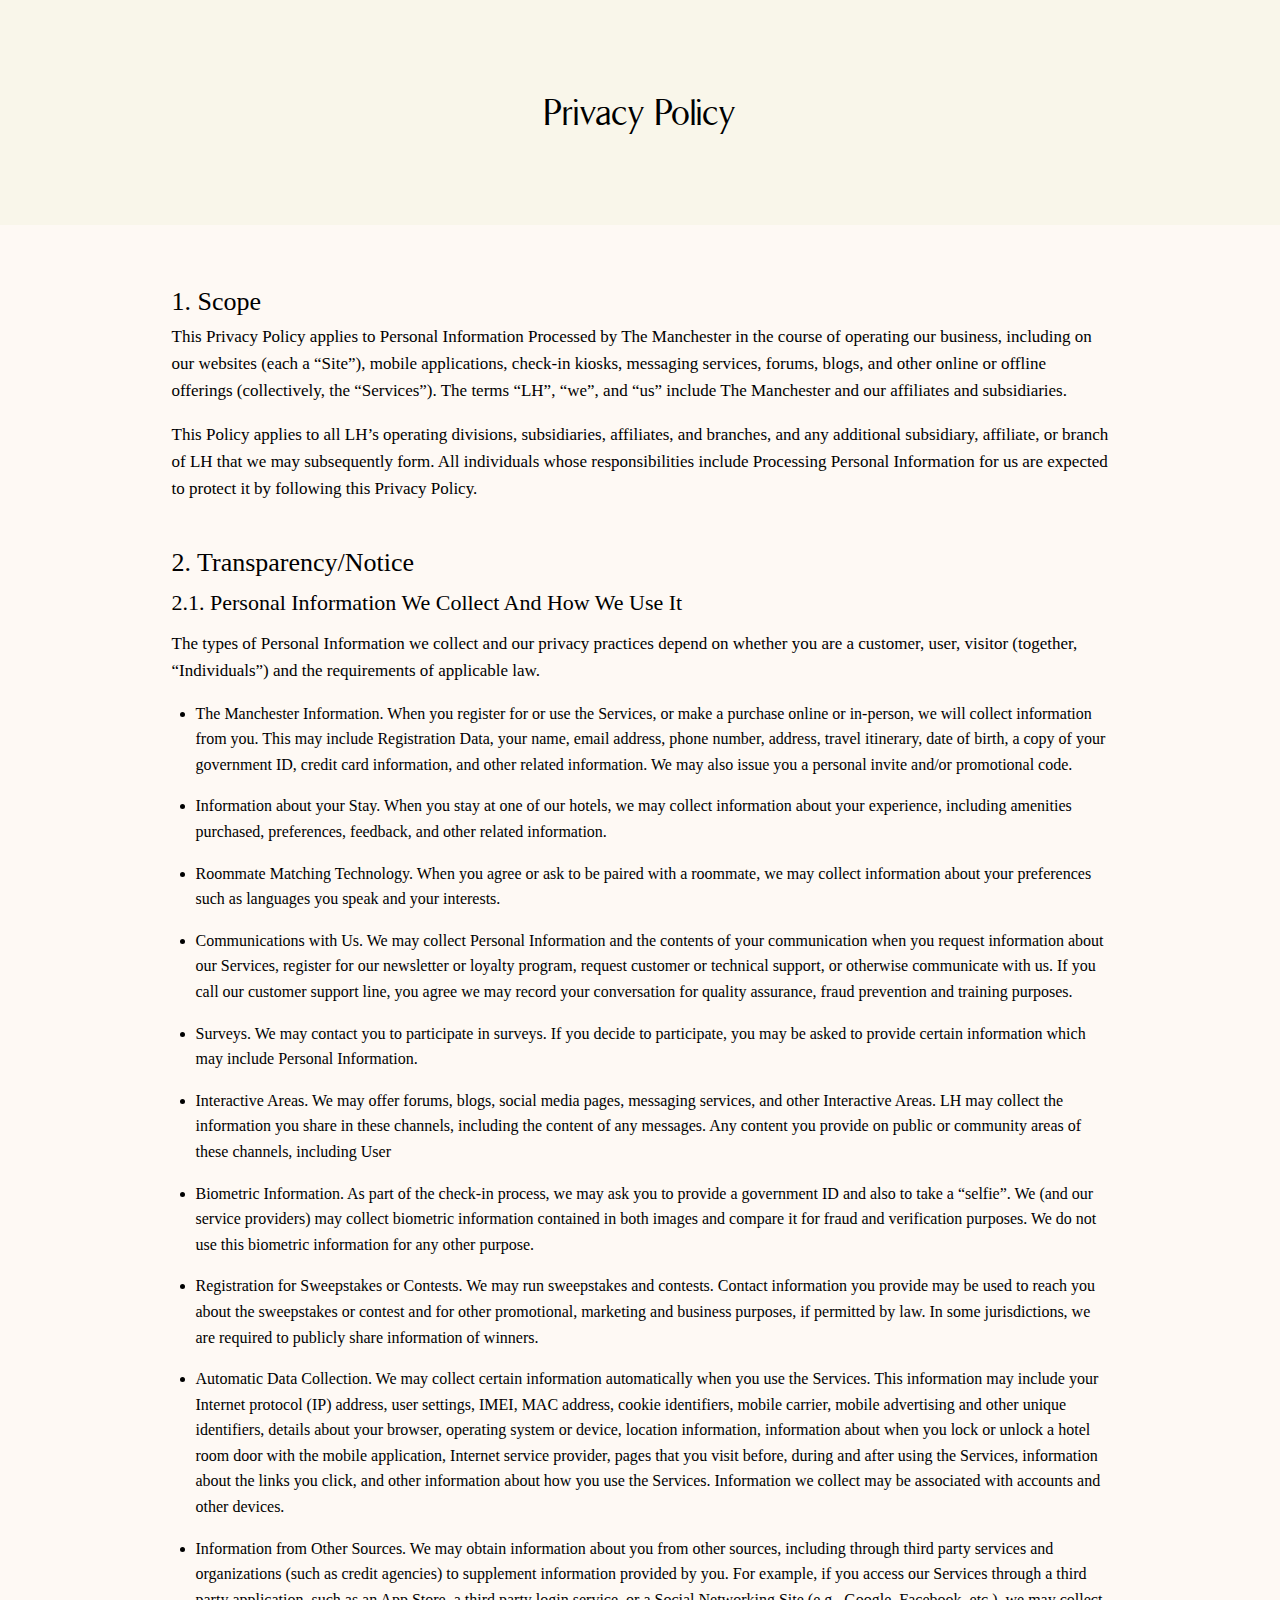
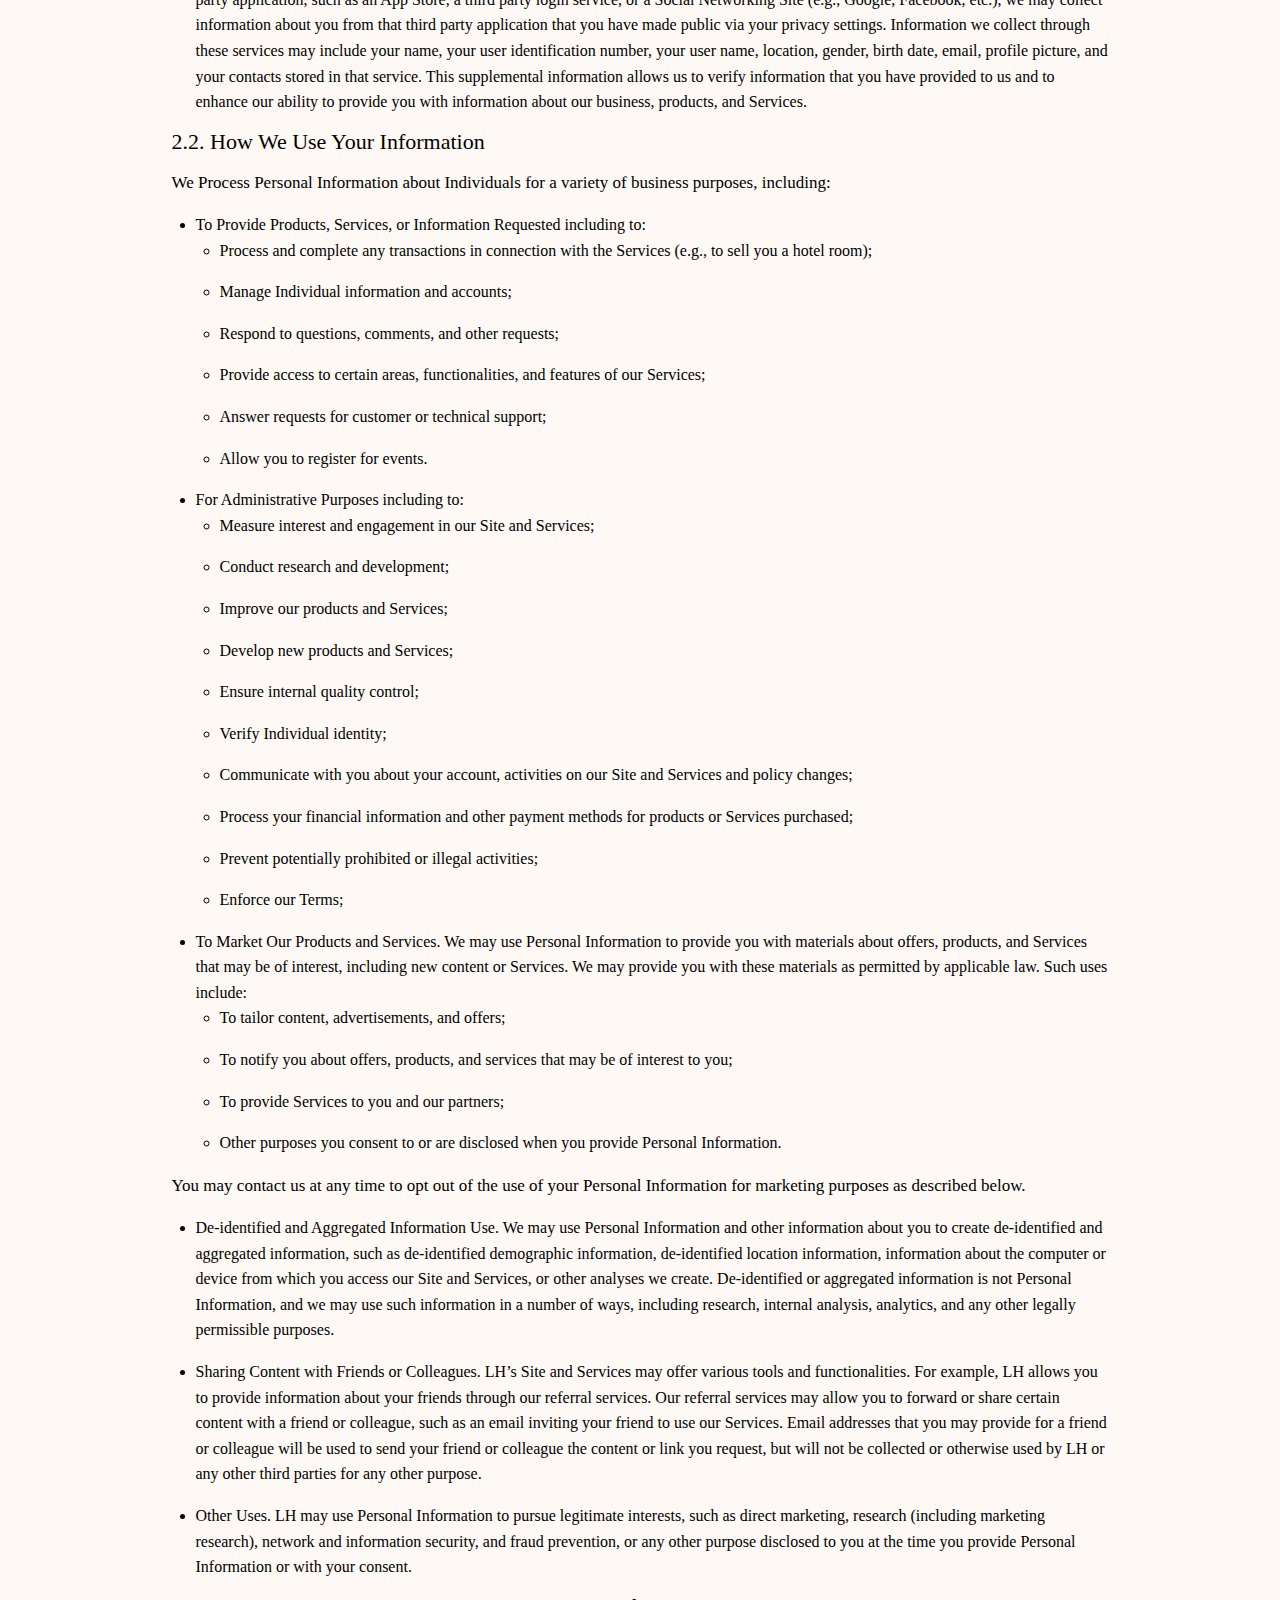
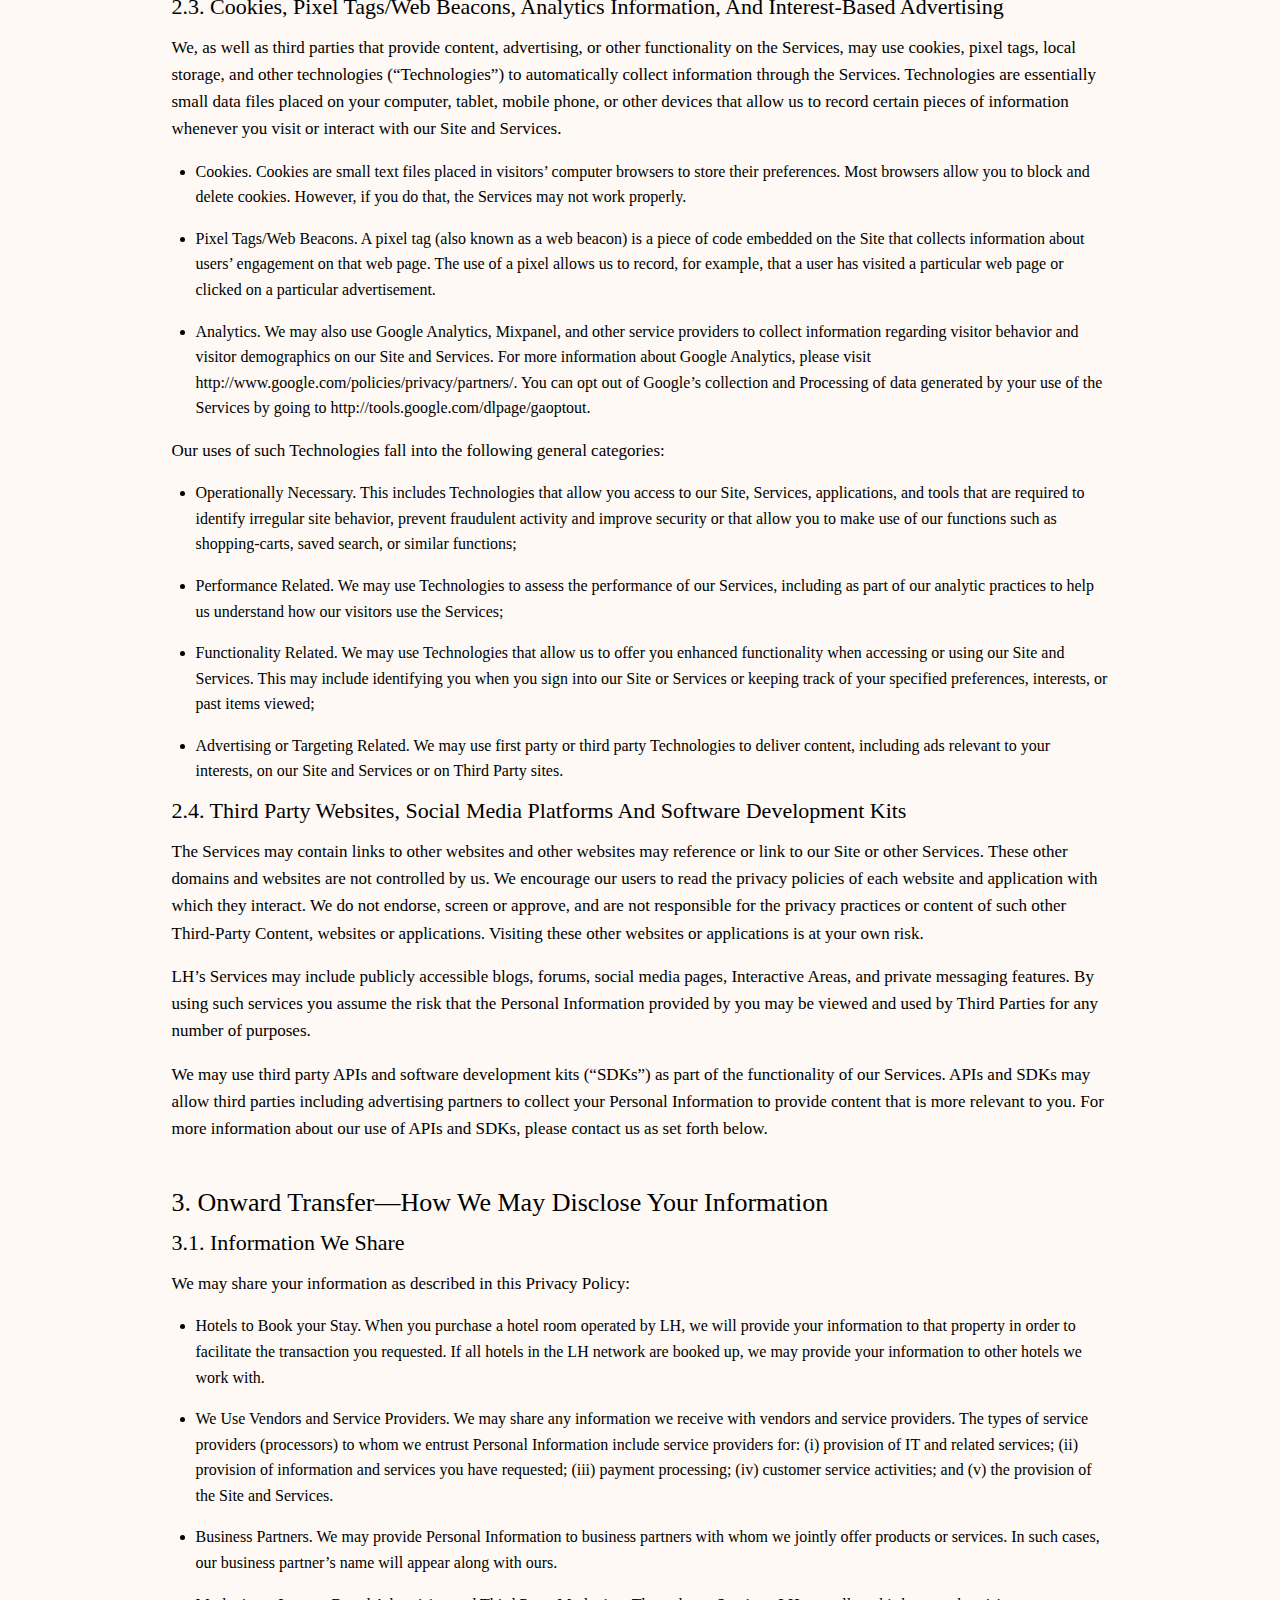
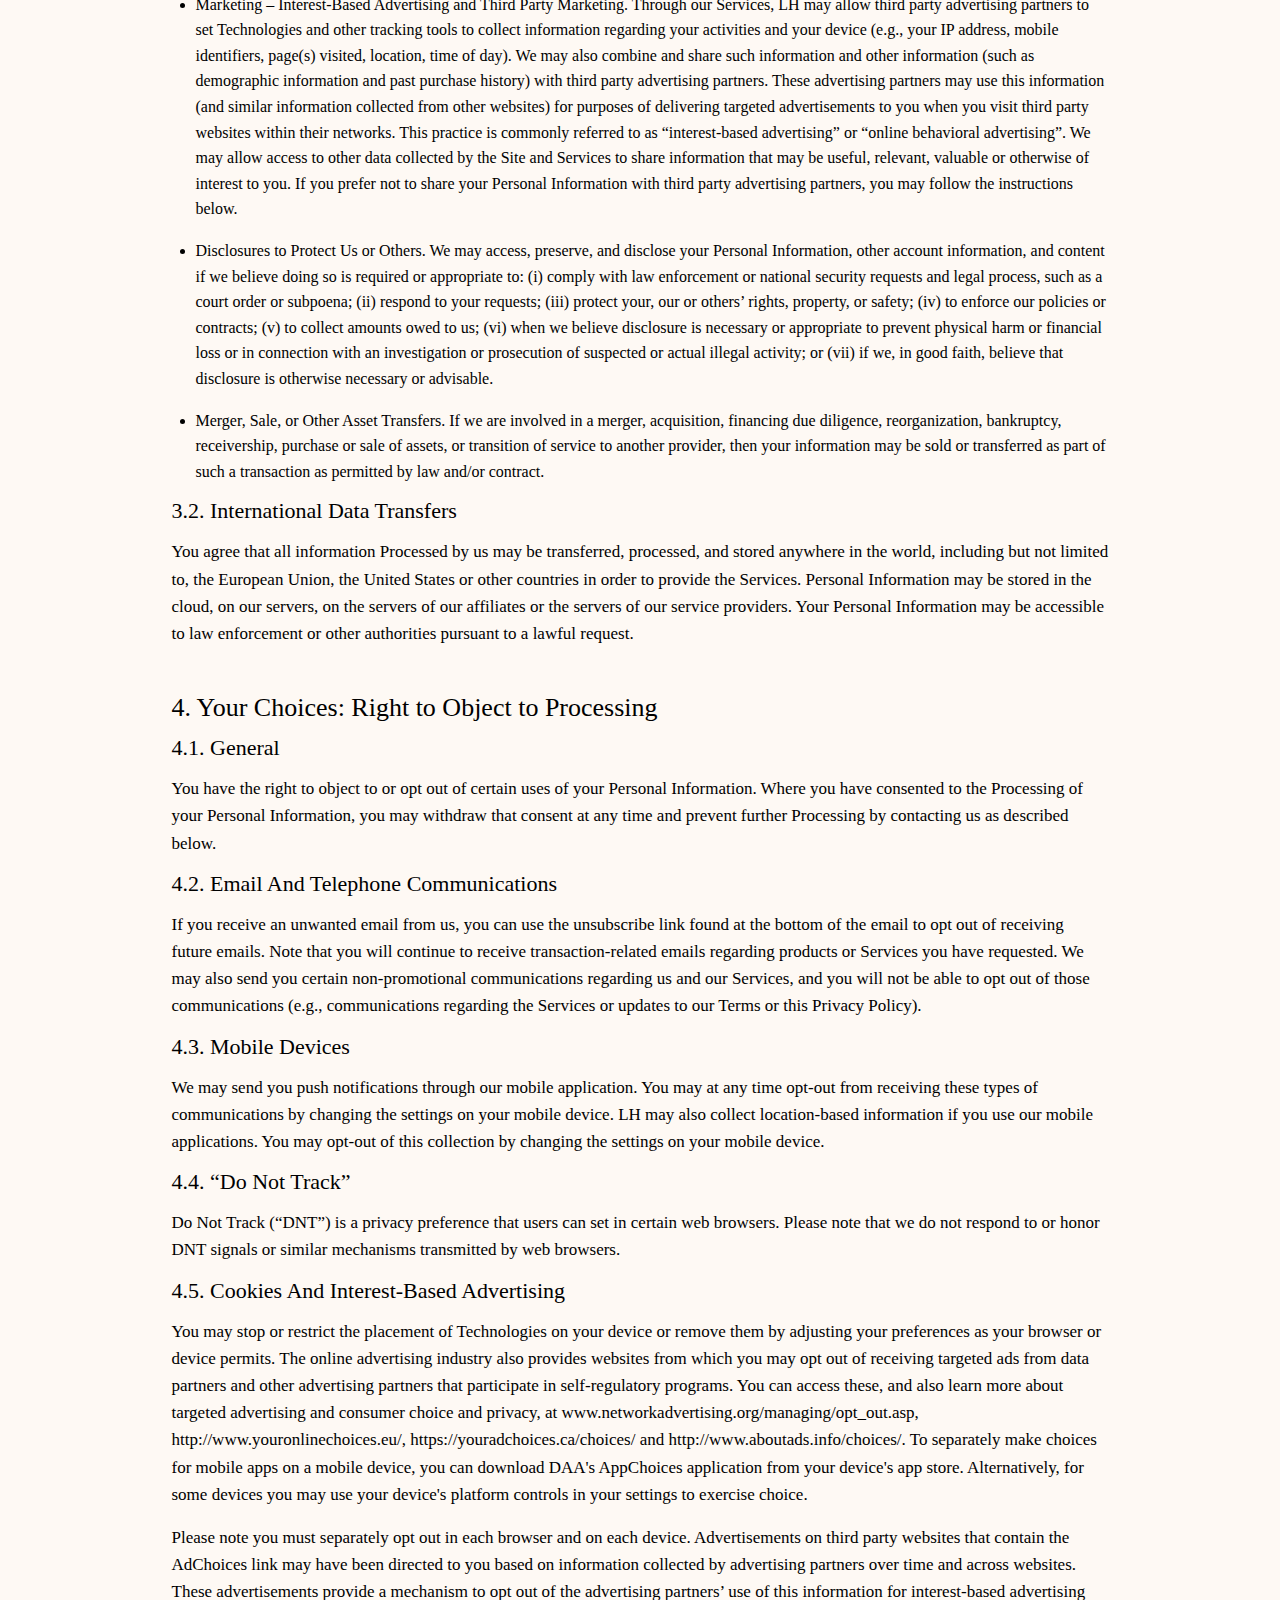
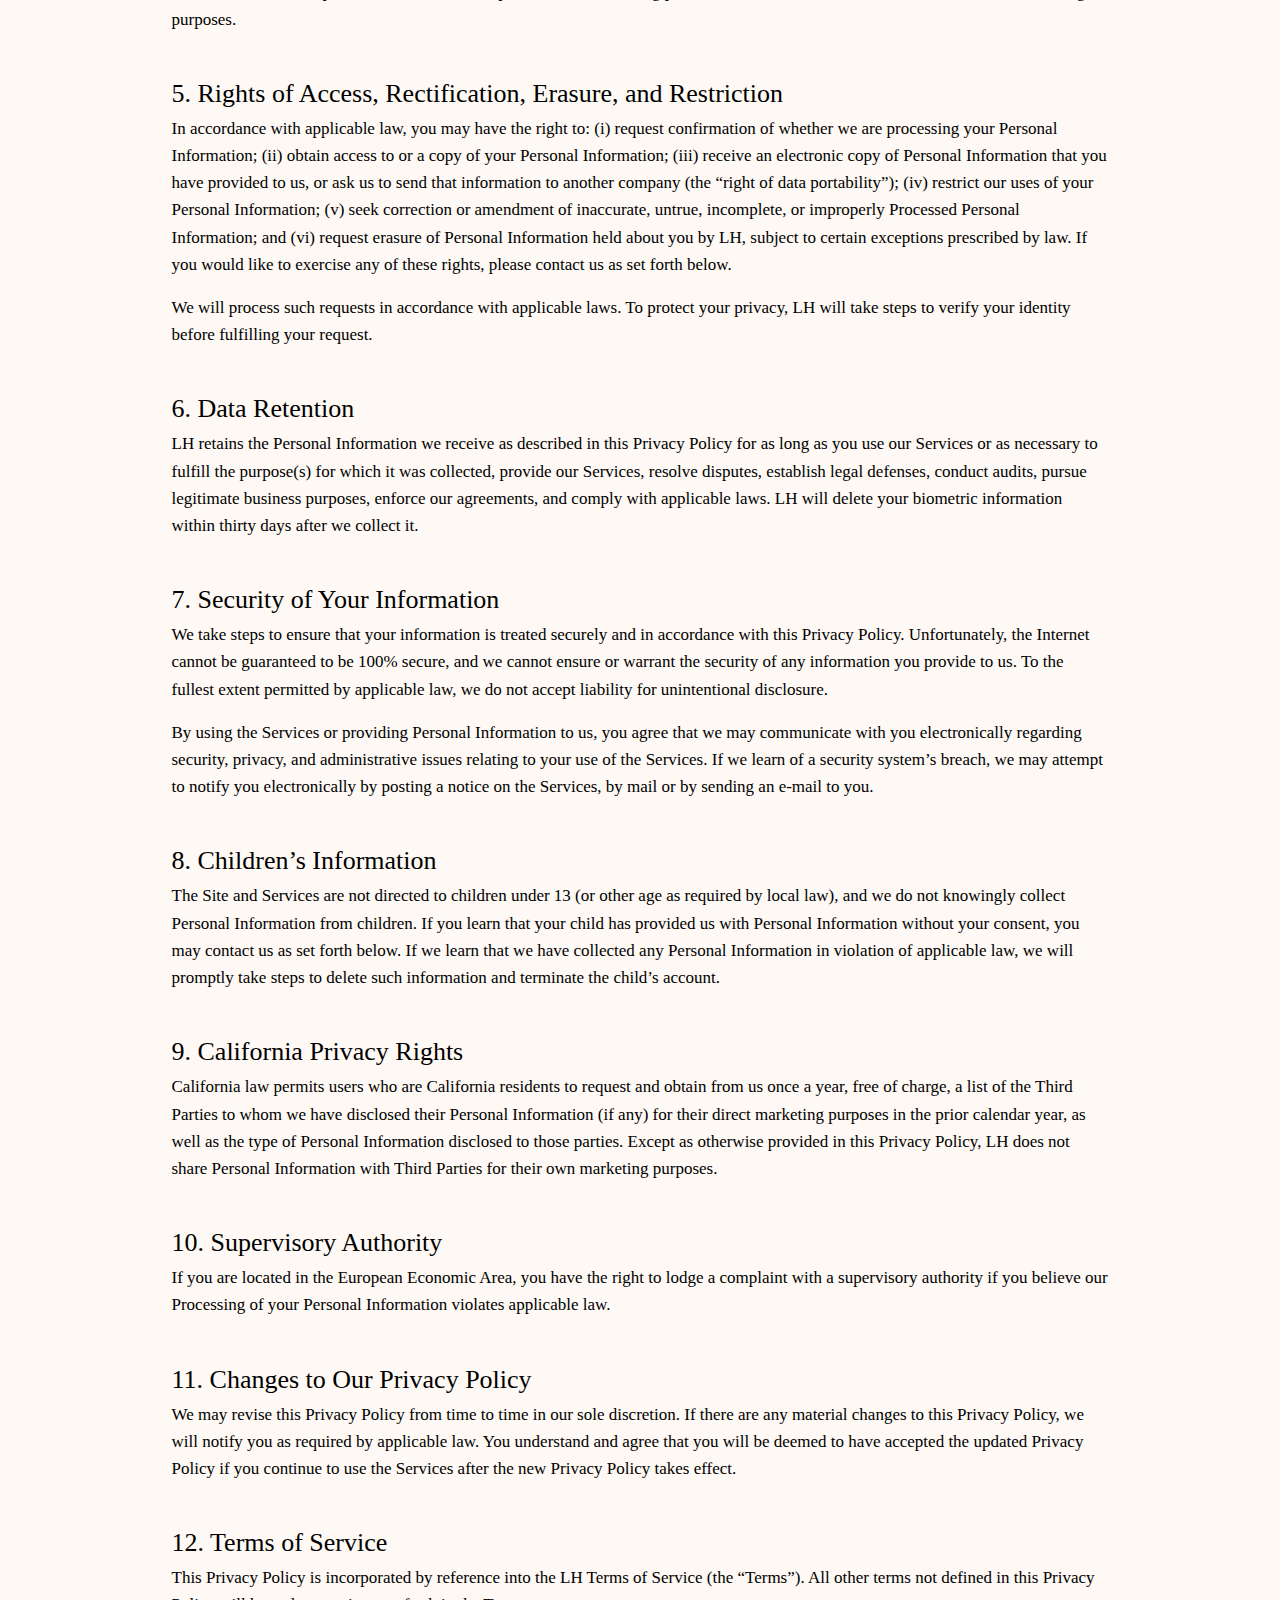
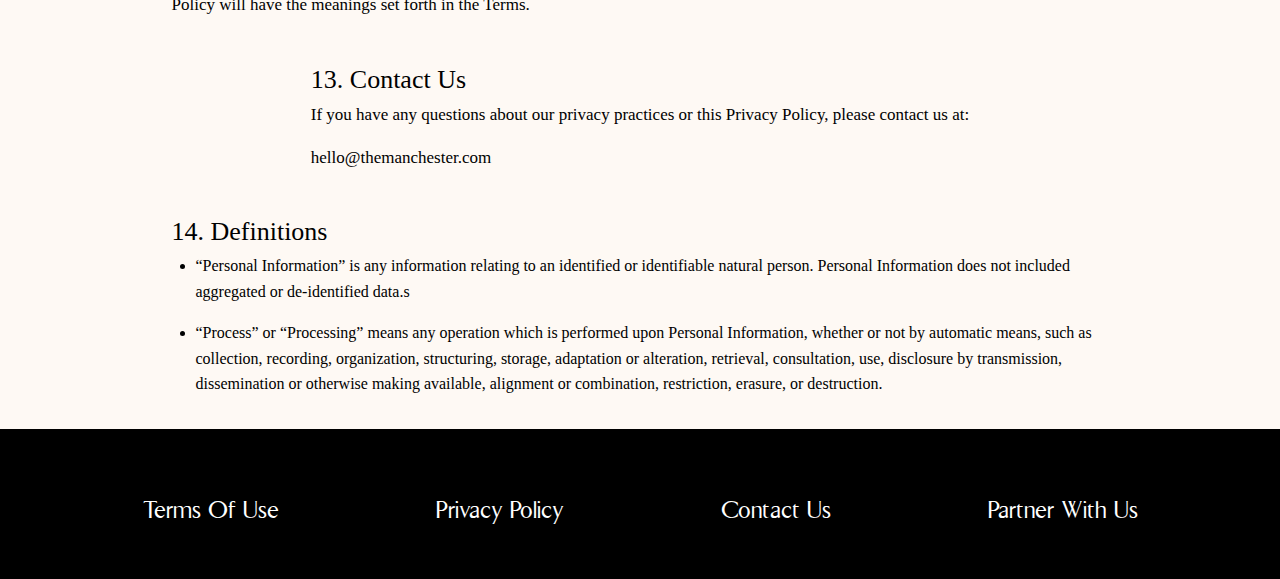
==== privacy.html @ c8bec547 "Added the links to those pages" ====
<!DOCTYPE html>
<html lang="en">
<head>
    <meta charset="UTF-8">
    <meta http-equiv="X-UA-Compatible" content="IE=edge">
    <meta name="viewport" content="width=device-width, initial-scale=1.0">
    <link rel="stylesheet" href="css/reset.css">
    <link rel="stylesheet" href="css/info.css">
    <title>Privacy Policy</title>
</head>
<body>
    <header>
        <h1>Privacy Policy</h1>
    </header>
    <main>
        <div class="facts">
            <h2>1. Scope</h2>
            <p>This Privacy Policy applies to Personal Information Processed by The Manchester in the course of operating our business, including on our websites (each a “Site”), mobile applications, check-in kiosks, messaging services, forums, blogs, and other online or offline offerings (collectively, the “Services”). The terms “LH”, “we”, and “us” include The Manchester and our affiliates and subsidiaries.</p>
            <p>This Policy applies to all LH’s operating divisions, subsidiaries, affiliates, and branches, and any additional subsidiary, affiliate, or branch of LH that we may subsequently form. All individuals whose responsibilities include Processing Personal Information for us are expected to protect it by following this Privacy Policy.</p>
        </div>
        <div class="facts">
            <h2>2. Transparency/Notice</h2>
            <h3>2.1. Personal Information We Collect And How We Use It</h3>
            <p>The types of Personal Information we collect and our privacy practices depend on whether you are a customer, user, visitor (together, “Individuals”) and the requirements of applicable law.</p>
            <ul>
                <li>The Manchester Information. When you register for or use the Services, or make a purchase online or in-person, we will collect information from you. This may include Registration Data, your name, email address, phone number, address, travel itinerary, date of birth, a copy of your government ID, credit card information, and other related information. We may also issue you a personal invite and/or promotional code.
                </li>
                <li>Information about your Stay. When you stay at one of our hotels, we may collect information about your experience, including amenities purchased, preferences, feedback, and other related information.</li>
                <li>Roommate Matching Technology. When you agree or ask to be paired with a roommate, we may collect information about your preferences such as languages you speak and your interests.</li>
                <li>Communications with Us. We may collect Personal Information and the contents of your communication when you request information about our Services, register for our newsletter or loyalty program, request customer or technical support, or otherwise communicate with us. If you call our customer support line, you agree we may record your conversation for quality assurance, fraud prevention and training purposes.</li>
                <li>Surveys. We may contact you to participate in surveys. If you decide to participate, you may be asked to provide certain information which may include Personal Information.</li>
                <li>Interactive Areas. We may offer forums, blogs, social media pages, messaging services, and other Interactive Areas. LH may collect the information you share in these channels, including the content of any messages. Any content you provide on public or community areas of these channels, including User</li>
                <li>Biometric Information. As part of the check-in process, we may ask you to provide a government ID and also to take a “selfie”. We (and our service providers) may collect biometric information contained in both images and compare it for fraud and verification purposes. We do not use this biometric information for any other purpose.</li>
                <li>Registration for Sweepstakes or Contests. We may run sweepstakes and contests. Contact information you provide may be used to reach you about the sweepstakes or contest and for other promotional, marketing and business purposes, if permitted by law. In some jurisdictions, we are required to publicly share information of winners.</li>
                <li>Automatic Data Collection. We may collect certain information automatically when you use the Services. This information may include your Internet protocol (IP) address, user settings, IMEI, MAC address, cookie identifiers, mobile carrier, mobile advertising and other unique identifiers, details about your browser, operating system or device, location information, information about when you lock or unlock a hotel room door with the mobile application, Internet service provider, pages that you visit before, during and after using the Services, information about the links you click, and other information about how you use the Services. Information we collect may be associated with accounts and other devices.</li>
                <li>Information from Other Sources. We may obtain information about you from other sources, including through third party services and organizations (such as credit agencies) to supplement information provided by you. For example, if you access our Services through a third party application, such as an App Store, a third party login service, or a Social Networking Site (e.g., Google, Facebook, etc.), we may collect information about you from that third party application that you have made public via your privacy settings. Information we collect through these services may include your name, your user identification number, your user name, location, gender, birth date, email, profile picture, and your contacts stored in that service. This supplemental information allows us to verify information that you have provided to us and to enhance our ability to provide you with information about our business, products, and Services.
                </li>
            </ul>
            <h3>2.2. How We Use Your Information</h3>
            <p>We Process Personal Information about Individuals for a variety of business purposes, including:</p>
            <ul>
                <li>
                    To Provide Products, Services, or Information Requested including to:
                    <ul>
                    <li>Process and complete any transactions in connection with the Services (e.g., to sell you a hotel room);</li>
                    <li>Manage Individual information and accounts;</li>
                    <li>Respond to questions, comments, and other requests;</li>
                    <li>Provide access to certain areas, functionalities, and features of our Services;</li>
                    <li>Answer requests for customer or technical support;</li>
                    <li>Allow you to register for events.</li>
                    </ul>
                </li>
            </ul>
            <ul>
                <li>For Administrative Purposes including to:
                    <ul>
                        <li>Measure interest and engagement in our Site and Services;</li>
                        <li>Conduct research and development;</li>
                        <li>Improve our products and Services;</li>
                        <li>Develop new products and Services;</li>
                        <li>Ensure internal quality control;</li>
                        <li>Verify Individual identity;</li>
                        <li>Communicate with you about your account, activities on our Site and Services and policy changes;</li>
                        <li>Process your financial information and other payment methods for products or Services purchased;</li>
                        <li>Prevent potentially prohibited or illegal activities;</li>
                        <li>Enforce our Terms;</li>
                    </ul>
                </li>
            </ul>
            <ul>
                <li>
                    To Market Our Products and Services. We may use Personal Information to provide you with materials about offers, products, and Services that may be of interest, including new content or Services. We may provide you with these materials as permitted by applicable law. Such uses include:
                    <ul>
                        <li>To tailor content, advertisements, and offers;</li>
                        <li>To notify you about offers, products, and services that may be of interest to you;</li>
                        <li>To provide Services to you and our partners;</li>
                        <li>Other purposes you consent to or are disclosed when you provide Personal Information.</li>
                    </ul>
                </li>
            </ul>
            <p>You may contact us at any time to opt out of the use of your Personal Information for marketing purposes as described below.</p>
            <ul>
                <li>De-identified and Aggregated Information Use. We may use Personal Information and other information about you to create de-identified and aggregated information, such as de-identified demographic information, de-identified location information, information about the computer or device from which you access our Site and Services, or other analyses we create. De-identified or aggregated information is not Personal Information, and we may use such information in a number of ways, including research, internal analysis, analytics, and any other legally permissible purposes.</li>
                <li>Sharing Content with Friends or Colleagues. LH’s Site and Services may offer various tools and functionalities. For example, LH allows you to provide information about your friends through our referral services. Our referral services may allow you to forward or share certain content with a friend or colleague, such as an email inviting your friend to use our Services. Email addresses that you may provide for a friend or colleague will be used to send your friend or colleague the content or link you request, but will not be collected or otherwise used by LH or any other third parties for any other purpose.</li>
                <li>Other Uses. LH may use Personal Information to pursue legitimate interests, such as direct marketing, research (including marketing research), network and information security, and fraud prevention, or any other purpose disclosed to you at the time you provide Personal Information or with your consent.</li>
            </ul>
            <h3>2.3. Cookies, Pixel Tags/Web Beacons, Analytics Information, And Interest-Based Advertising</h3>
            <p>We, as well as third parties that provide content, advertising, or other functionality on the Services, may use cookies, pixel tags, local storage, and other technologies (“Technologies”) to automatically collect information through the Services. Technologies are essentially small data files placed on your computer, tablet, mobile phone, or other devices that allow us to record certain pieces of information whenever you visit or interact with our Site and Services.</p>
            <ul>
                
                <li>Cookies. Cookies are small text files placed in visitors’ computer browsers to store their preferences. Most browsers allow you to block and delete cookies. However, if you do that, the Services may not work properly.</li>
                <li>Pixel Tags/Web Beacons. A pixel tag (also known as a web beacon) is a piece of code embedded on the Site that collects information about users’ engagement on that web page. The use of a pixel allows us to record, for example, that a user has visited a particular web page or clicked on a particular advertisement.</li>
                <li>Analytics. We may also use Google Analytics, Mixpanel, and other service providers to collect information regarding visitor behavior and visitor demographics on our Site and Services. For more information about Google Analytics, please visit http://www.google.com/policies/privacy/partners/. You can opt out of Google’s collection and Processing of data generated by your use of the Services by going to http://tools.google.com/dlpage/gaoptout.</li>
            </ul>
            <p>Our uses of such Technologies fall into the following general categories:</p>
            <ul>
                <li>Operationally Necessary. This includes Technologies that allow you access to our Site, Services, applications, and tools that are required to identify irregular site behavior, prevent fraudulent activity and improve security or that allow you to make use of our functions such as shopping-carts, saved search, or similar functions;</li>
                <li>Performance Related. We may use Technologies to assess the performance of our Services, including as part of our analytic practices to help us understand how our visitors use the Services;</li>
                <li>Functionality Related. We may use Technologies that allow us to offer you enhanced functionality when accessing or using our Site and Services. This may include identifying you when you sign into our Site or Services or keeping track of your specified preferences, interests, or past items viewed;</li>
                <li>Advertising or Targeting Related. We may use first party or third party Technologies to deliver content, including ads relevant to your interests, on our Site and Services or on Third Party sites.</li>
            </ul>
            <h3>2.4. Third Party Websites, Social Media Platforms And Software Development Kits</h3>
            <p>The Services may contain links to other websites and other websites may reference or link to our Site or other Services. These other domains and websites are not controlled by us. We encourage our users to read the privacy policies of each website and application with which they interact. We do not endorse, screen or approve, and are not responsible for the privacy practices or content of such other Third-Party Content, websites or applications. Visiting these other websites or applications is at your own risk.</p>
            <p>LH’s Services may include publicly accessible blogs, forums, social media pages, Interactive Areas, and private messaging features. By using such services you assume the risk that the Personal Information provided by you may be viewed and used by Third Parties for any number of purposes.</p>
            <p>We may use third party APIs and software development kits (“SDKs”) as part of the functionality of our Services. APIs and SDKs may allow third parties including advertising partners to collect your Personal Information to provide content that is more relevant to you. For more information about our use of APIs and SDKs, please contact us as set forth below.</p>
        </div>
        <div class="facts">
            <h2>3. Onward Transfer—How We May Disclose Your Information</h2>
            <h3>3.1. Information We Share</h3>
            <p>We may share your information as described in this Privacy Policy:</p>
            <ul>
                <li>Hotels to Book your Stay. When you purchase a hotel room operated by LH, we will provide your information to that property in order to facilitate the transaction you requested. If all hotels in the LH network are booked up, we may provide your information to other hotels we work with.</li>
                <li>We Use Vendors and Service Providers. We may share any information we receive with vendors and service providers. The types of service providers (processors) to whom we entrust Personal Information include service providers for: (i) provision of IT and related services; (ii) provision of information and services you have requested; (iii) payment processing; (iv) customer service activities; and (v) the provision of the Site and Services.</li>
                <li>Business Partners. We may provide Personal Information to business partners with whom we jointly offer products or services. In such cases, our business partner’s name will appear along with ours.</li>
                <li>Marketing – Interest-Based Advertising and Third Party Marketing. Through our Services, LH may allow third party advertising partners to set Technologies and other tracking tools to collect information regarding your activities and your device (e.g., your IP address, mobile identifiers, page(s) visited, location, time of day). We may also combine and share such information and other information (such as demographic information and past purchase history) with third party advertising partners. These advertising partners may use this information (and similar information collected from other websites) for purposes of delivering targeted advertisements to you when you visit third party websites within their networks. This practice is commonly referred to as “interest-based advertising” or “online behavioral advertising”. We may allow access to other data collected by the Site and Services to share information that may be useful, relevant, valuable or otherwise of interest to you. If you prefer not to share your Personal Information with third party advertising partners, you may follow the instructions below.</li>
                <li>Disclosures to Protect Us or Others. We may access, preserve, and disclose your Personal Information, other account information, and content if we believe doing so is required or appropriate to: (i) comply with law enforcement or national security requests and legal process, such as a court order or subpoena; (ii) respond to your requests; (iii) protect your, our or others’ rights, property, or safety; (iv) to enforce our policies or contracts; (v) to collect amounts owed to us; (vi) when we believe disclosure is necessary or appropriate to prevent physical harm or financial loss or in connection with an investigation or prosecution of suspected or actual illegal activity; or (vii) if we, in good faith, believe that disclosure is otherwise necessary or advisable.</li>
                <li>Merger, Sale, or Other Asset Transfers. If we are involved in a merger, acquisition, financing due diligence, reorganization, bankruptcy, receivership, purchase or sale of assets, or transition of service to another provider, then your information may be sold or transferred as part of such a transaction as permitted by law and/or contract.</li>
            </ul>
            <h3>3.2. International Data Transfers</h3>
            <p>You agree that all information Processed by us may be transferred, processed, and stored anywhere in the world, including but not limited to, the European Union, the United States or other countries in order to provide the Services. Personal Information may be stored in the cloud, on our servers, on the servers of our affiliates or the servers of our service providers. Your Personal Information may be accessible to law enforcement or other authorities pursuant to a lawful request.</p>
        </div>
        <div class="facts">
            <h2>4. Your Choices: Right to Object to Processing</h2>
            <h3>4.1. General</h3>
            <p>You have the right to object to or opt out of certain uses of your Personal Information. Where you have consented to the Processing of your Personal Information, you may withdraw that consent at any time and prevent further Processing by contacting us as described below.</p>
            <h3>4.2. Email And Telephone Communications</h3>
            <p>If you receive an unwanted email from us, you can use the unsubscribe link found at the bottom of the email to opt out of receiving future emails. Note that you will continue to receive transaction-related emails regarding products or Services you have requested. We may also send you certain non-promotional communications regarding us and our Services, and you will not be able to opt out of those communications (e.g., communications regarding the Services or updates to our Terms or this Privacy Policy).</p>
            <h3>4.3. Mobile Devices</h3>
            <p>We may send you push notifications through our mobile application. You may at any time opt-out from receiving these types of communications by changing the settings on your mobile device. LH may also collect location-based information if you use our mobile applications. You may opt-out of this collection by changing the settings on your mobile device.</p>
            <h3>4.4. “Do Not Track”</h3>
            <p>Do Not Track (“DNT”) is a privacy preference that users can set in certain web browsers. Please note that we do not respond to or honor DNT signals or similar mechanisms transmitted by web browsers.</p>
            <h3>4.5. Cookies And Interest-Based Advertising</h3>
            <p>You may stop or restrict the placement of Technologies on your device or remove them by adjusting your preferences as your browser or device permits. The online advertising industry also provides websites from which you may opt out of receiving targeted ads from data partners and other advertising partners that participate in self-regulatory programs. You can access these, and also learn more about targeted advertising and consumer choice and privacy, at www.networkadvertising.org/managing/opt_out.asp, http://www.youronlinechoices.eu/, https://youradchoices.ca/choices/ and http://www.aboutads.info/choices/. To separately make choices for mobile apps on a mobile device, you can download DAA's AppChoices application from your device's app store. Alternatively, for some devices you may use your device's platform controls in your settings to exercise choice.</p>
            <p>Please note you must separately opt out in each browser and on each device. Advertisements on third party websites that contain the AdChoices link may have been directed to you based on information collected by advertising partners over time and across websites. These advertisements provide a mechanism to opt out of the advertising partners’ use of this information for interest-based advertising purposes.</p>
        </div>
        <div class="facts">
            <h2>5. Rights of Access, Rectification, Erasure, and Restriction</h2>
            <p>In accordance with applicable law, you may have the right to: (i) request confirmation of whether we are processing your Personal Information; (ii) obtain access to or a copy of your Personal Information; (iii) receive an electronic copy of Personal Information that you have provided to us, or ask us to send that information to another company (the “right of data portability”); (iv) restrict our uses of your Personal Information; (v) seek correction or amendment of inaccurate, untrue, incomplete, or improperly Processed Personal Information; and (vi) request erasure of Personal Information held about you by LH, subject to certain exceptions prescribed by law. If you would like to exercise any of these rights, please contact us as set forth below.</p>
            <p>We will process such requests in accordance with applicable laws. To protect your privacy, LH will take steps to verify your identity before fulfilling your request.</p>
        </div>
        <div class="facts">
            <h2>6. Data Retention</h2>
            <p>LH retains the Personal Information we receive as described in this Privacy Policy for as long as you use our Services or as necessary to fulfill the purpose(s) for which it was collected, provide our Services, resolve disputes, establish legal defenses, conduct audits, pursue legitimate business purposes, enforce our agreements, and comply with applicable laws. LH will delete your biometric information within thirty days after we collect it.</p>
        </div>
        <div class="facts">
            <h2>7. Security of Your Information</h2>
            <p>We take steps to ensure that your information is treated securely and in accordance with this Privacy Policy. Unfortunately, the Internet cannot be guaranteed to be 100% secure, and we cannot ensure or warrant the security of any information you provide to us. To the fullest extent permitted by applicable law, we do not accept liability for unintentional disclosure.</p>
            <p>By using the Services or providing Personal Information to us, you agree that we may communicate with you electronically regarding security, privacy, and administrative issues relating to your use of the Services. If we learn of a security system’s breach, we may attempt to notify you electronically by posting a notice on the Services, by mail or by sending an e-mail to you.</p>
        </div>
        <div class="facts">
            <h2>8. Children’s Information</h2>
            <p>The Site and Services are not directed to children under 13 (or other age as required by local law), and we do not knowingly collect Personal Information from children. If you learn that your child has provided us with Personal Information without your consent, you may contact us as set forth below. If we learn that we have collected any Personal Information in violation of applicable law, we will promptly take steps to delete such information and terminate the child’s account.</p>
        </div>
        <div class="facts">
            <h2>9. California Privacy Rights</h2>
            <p>California law permits users who are California residents to request and obtain from us once a year, free of charge, a list of the Third Parties to whom we have disclosed their Personal Information (if any) for their direct marketing purposes in the prior calendar year, as well as the type of Personal Information disclosed to those parties. Except as otherwise provided in this Privacy Policy, LH does not share Personal Information with Third Parties for their own marketing purposes.</p>
        </div>
        <div class="facts">
            <h2>10. Supervisory Authority</h2>
            <p>If you are located in the European Economic Area, you have the right to lodge a complaint with a supervisory authority if you believe our Processing of your Personal Information violates applicable law.</p>
        </div>
        <div class="facts">
           <h2>11. Changes to Our Privacy Policy</h2>
           <p>We may revise this Privacy Policy from time to time in our sole discretion. If there are any material changes to this Privacy Policy, we will notify you as required by applicable law. You understand and agree that you will be deemed to have accepted the updated Privacy Policy if you continue to use the Services after the new Privacy Policy takes effect.

        </p>
        </div>
        <div class="facts">
            <h2>12. Terms of Service</h2>
            <p>This Privacy Policy is incorporated by reference into the LH Terms of Service (the “Terms”). All other terms not defined in this Privacy Policy will have the meanings set forth in the Terms.</p>
        </div>
        <div class="facts"> 
            <h2>13. Contact Us</h2>
            <p>If you have any questions about our privacy practices or this Privacy Policy, please contact us at:</p>
            <p>hello@themanchester.com</p>
        </div>
        <div class="facts">
            <h2>14. Definitions</h2>
            <ul>
                <li>“Personal Information” is any information relating to an identified or identifiable natural person. Personal Information does not included aggregated or de-identified data.s</li>
                <li>“Process” or “Processing” means any operation which is performed upon Personal Information, whether or not by automatic means, such as collection, recording, organization, structuring, storage, adaptation or alteration, retrieval, consultation, use, disclosure by transmission, dissemination or otherwise making available, alignment or combination, restriction, erasure, or destruction.</li>
            </ul>
        </div>
    
    </main>

    <footer>
        <div class="footeritems">
        <p class="footerlinks" ><a  href="wwww.google.com">Terms Of Use</a></p>
        <p class="footerlinks"><a   href="#">Privacy Policy</a></p>
        <p class="footerlinks"><a  href="mailto:hello@themanchester.com">Contact Us</a></p>
        <p class="footerlinks"><a  href="mailto:partners@life-hospitality.com">Partner With Us</a></p>
      </div>
      </footer>
</body>
</html>
---- css/info.css ----
*{
    box-sizing: border-box;
}

@font-face{
    font-family:"Seta Reta NF W01 Regular";
    src:url("../fonts/ecf31029-b987-40fc-88a1-2d11f4c7a2f1.woff2") format("woff2");
}

body{
    background-color: #fef9f4;
    display: flex;
    flex-direction: column;
    justify-content: center;
    align-items: center;
}

h1{
    font-size: 36px;
    font-family:"Seta Reta NF W01 Regular" ;
}

h2{
    font-size: 26px;
    margin-bottom: 8px;
}

h3{
    font-size: 22px ;
    margin-top: 1rem;
    margin-bottom: 1rem;
}

p, li{
    margin-bottom: 1rem;
    line-height: 160%;
}

header{
    text-align: center;
    background-color: #f9f6ea;
    height: 25vh;
    display: flex;
    justify-content: center;
    align-items: center;
    width: 100%;
    margin-bottom: 1rem;
}

main{
    padding: 1rem;
    display: flex;
    flex-direction: column;
    justify-content: center;
    align-items: center;
    width: 95%;
  
}

li{
    margin-left: 1.5rem;
}

.facts{
    margin-top: 2rem;
}


footer{
    background-color: #000;
    width: 100%;
    
}


footer{
    display: flex;
    flex-direction: column;
    height: 350px;
    background-color: #000;
}



.footeritems{
    display: flex;
    flex-direction: column;
    text-align: center;
    justify-content: center;
    align-items: center;
}


.footerlinks{
    margin-top: 2rem;
}

.footerlinks a{
    color: #fff;
    font-family:"Seta Reta NF W01 Regular" ;
    font-size: 1.5rem;
    text-decoration: none;
    
}

@media screen and (min-width:768px) {
    main{
        width: 90%;
        max-width: 969px;
    }
    p{
       font-size: 17px;
    }
}

@media screen and ( min-width:1024px){
    footer{
        height: 150px;
        display: flex;
        justify-content: center;
        align-items: center;
    }
    
    .footeritems{
        flex-direction: row;
        justify-content: space-around;
        align-items: center;
        height: 100%;
        width: 90% ;
        
    }
}
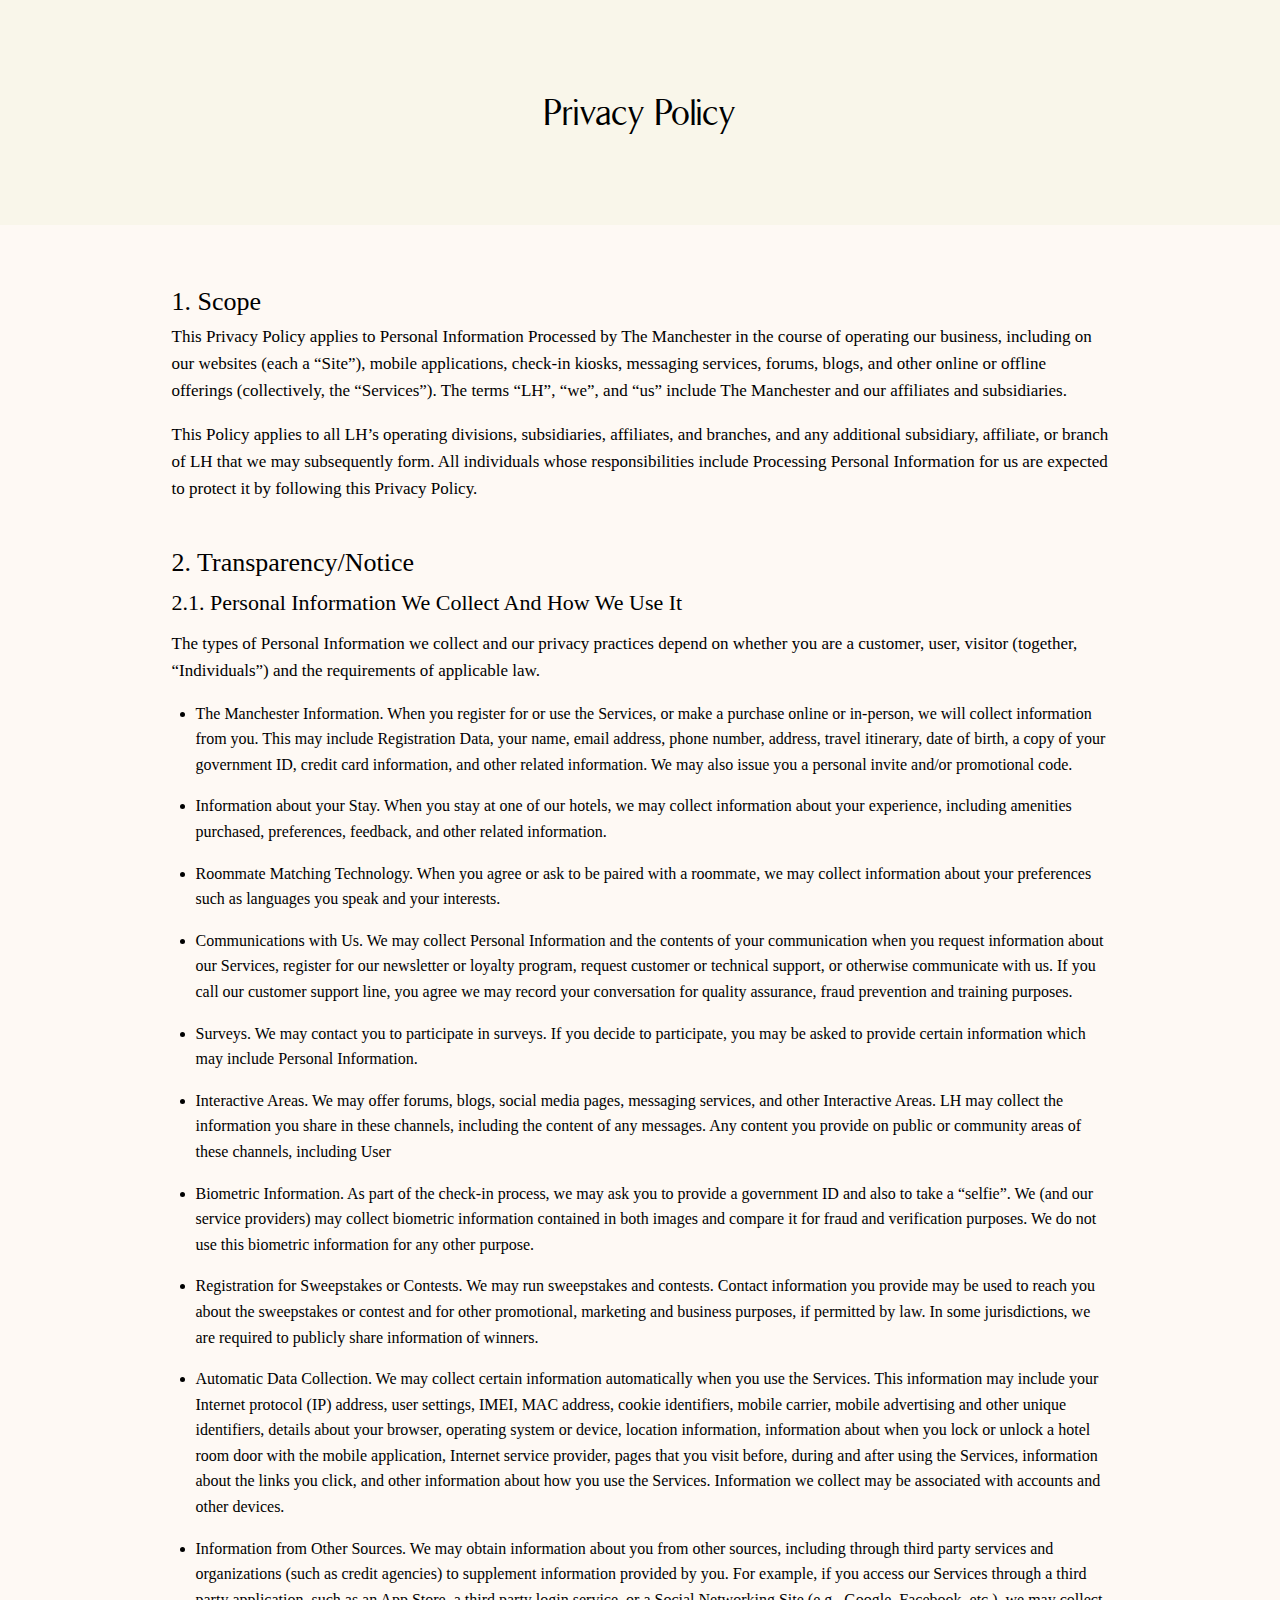
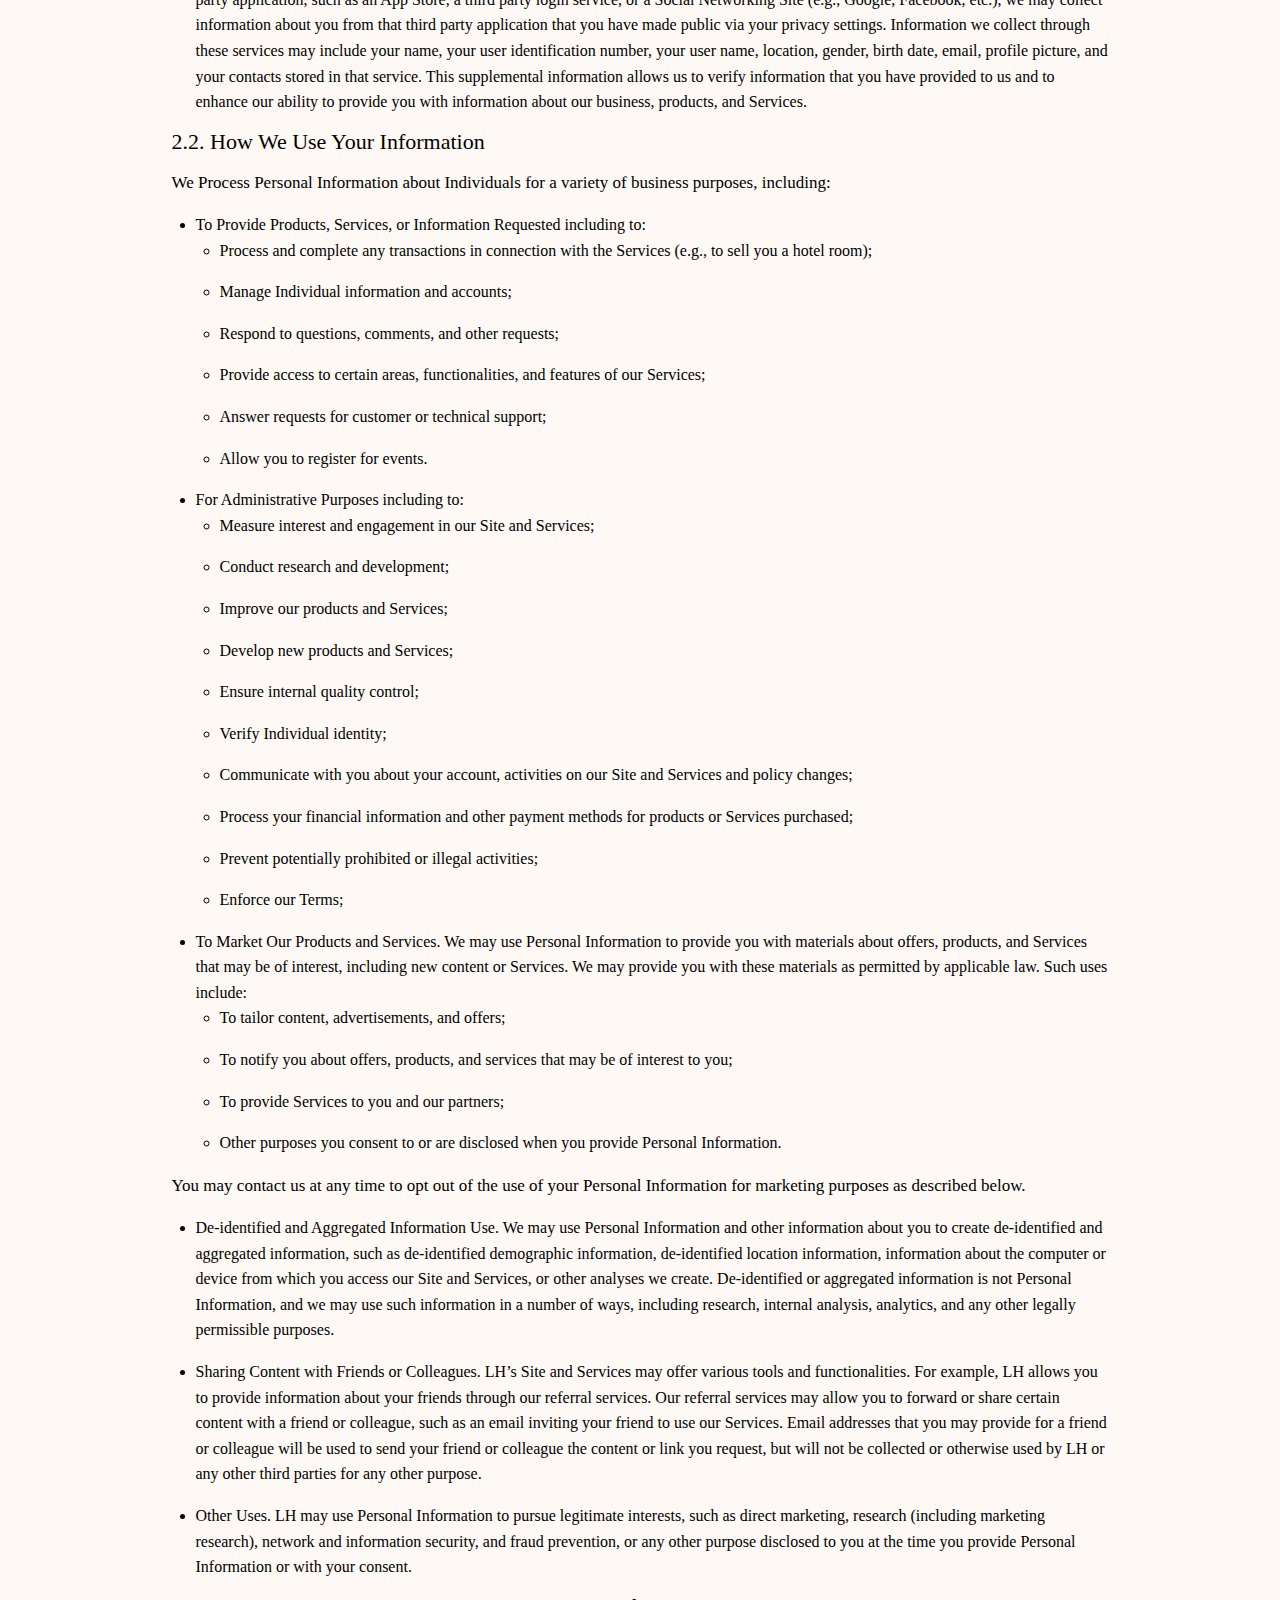
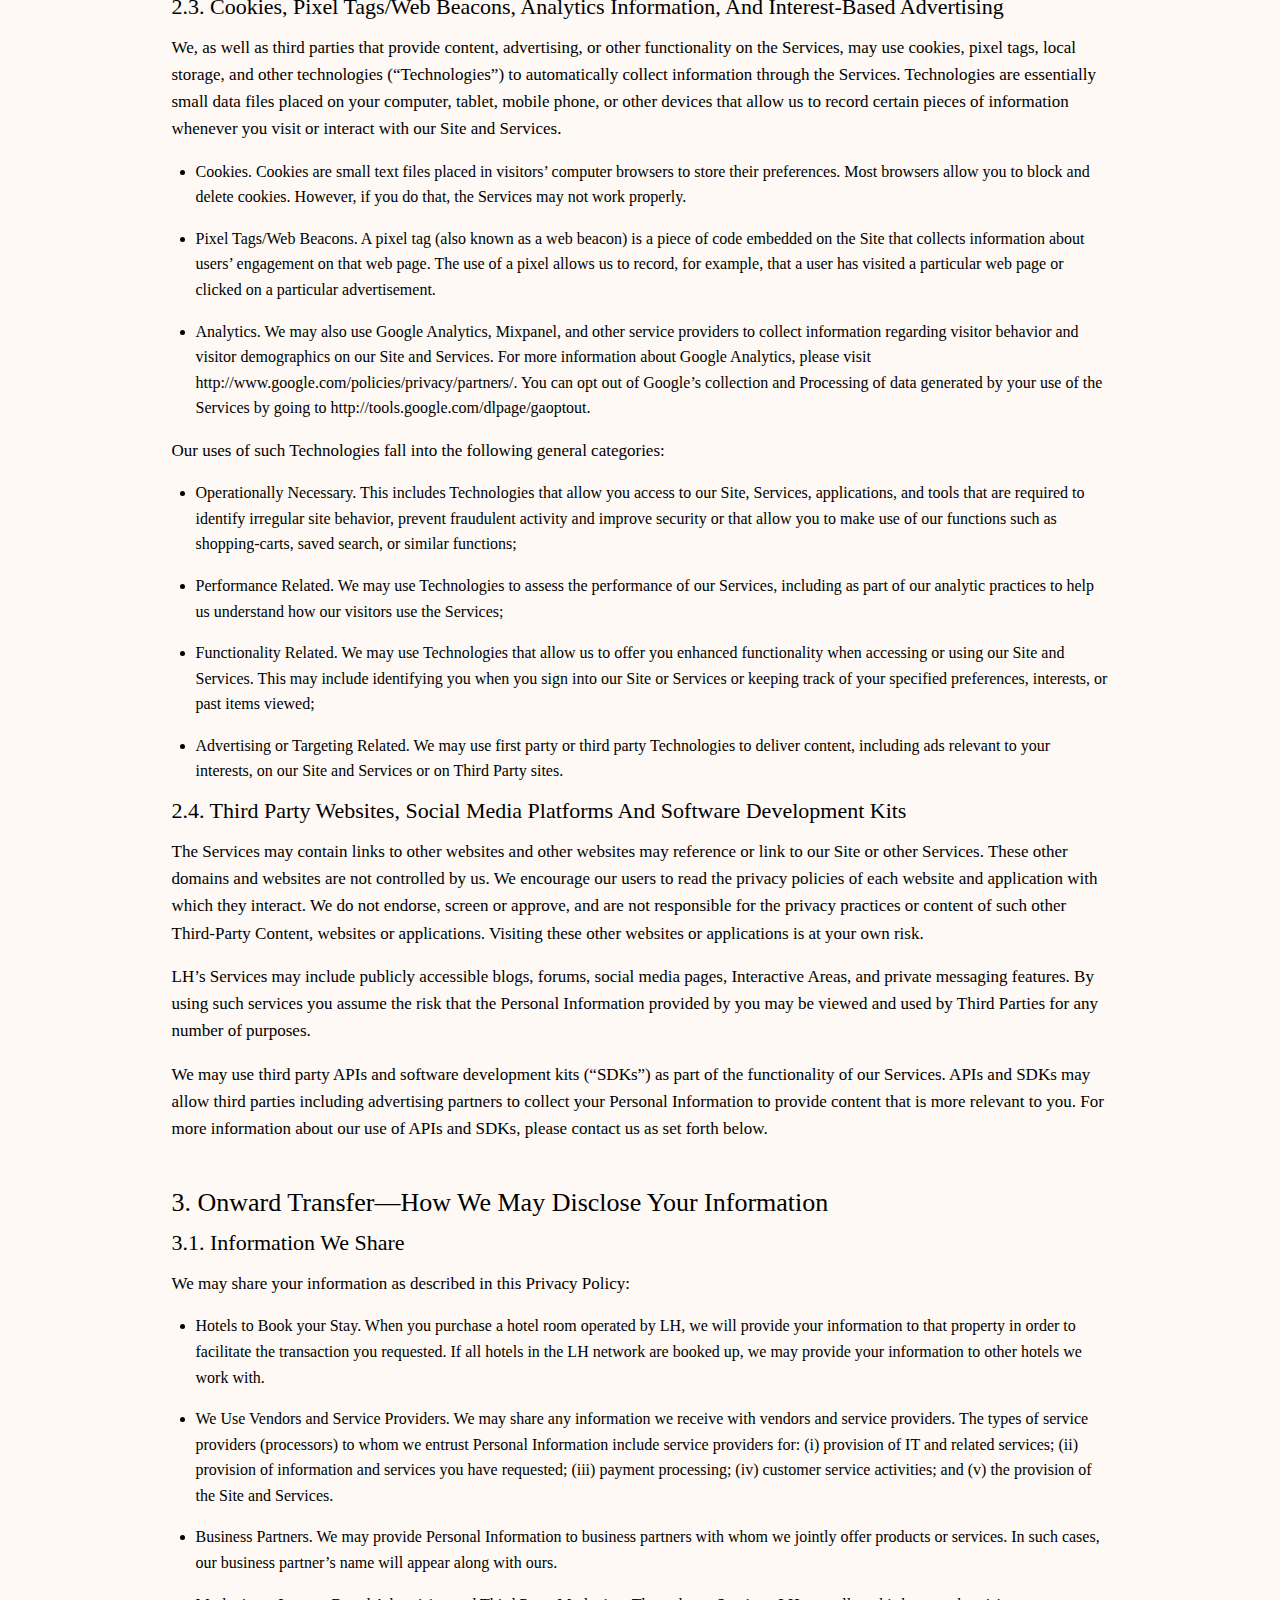
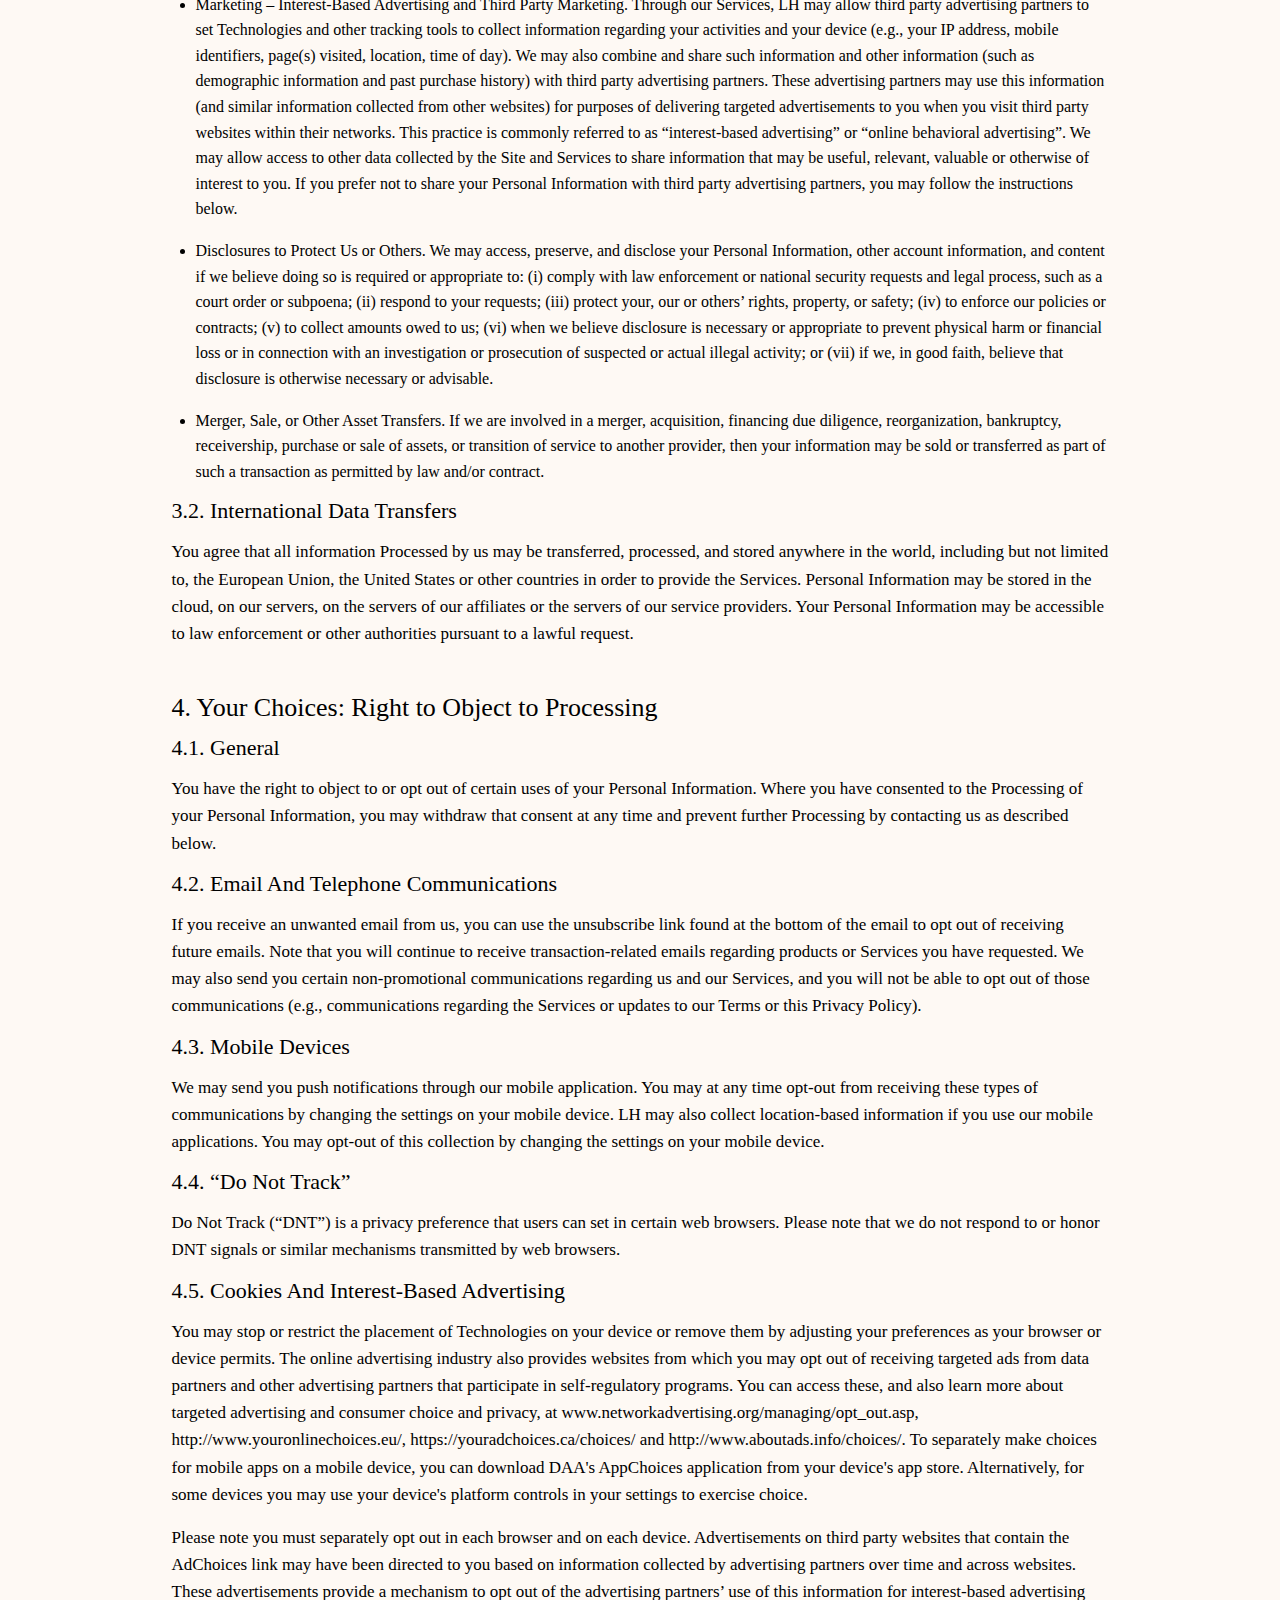
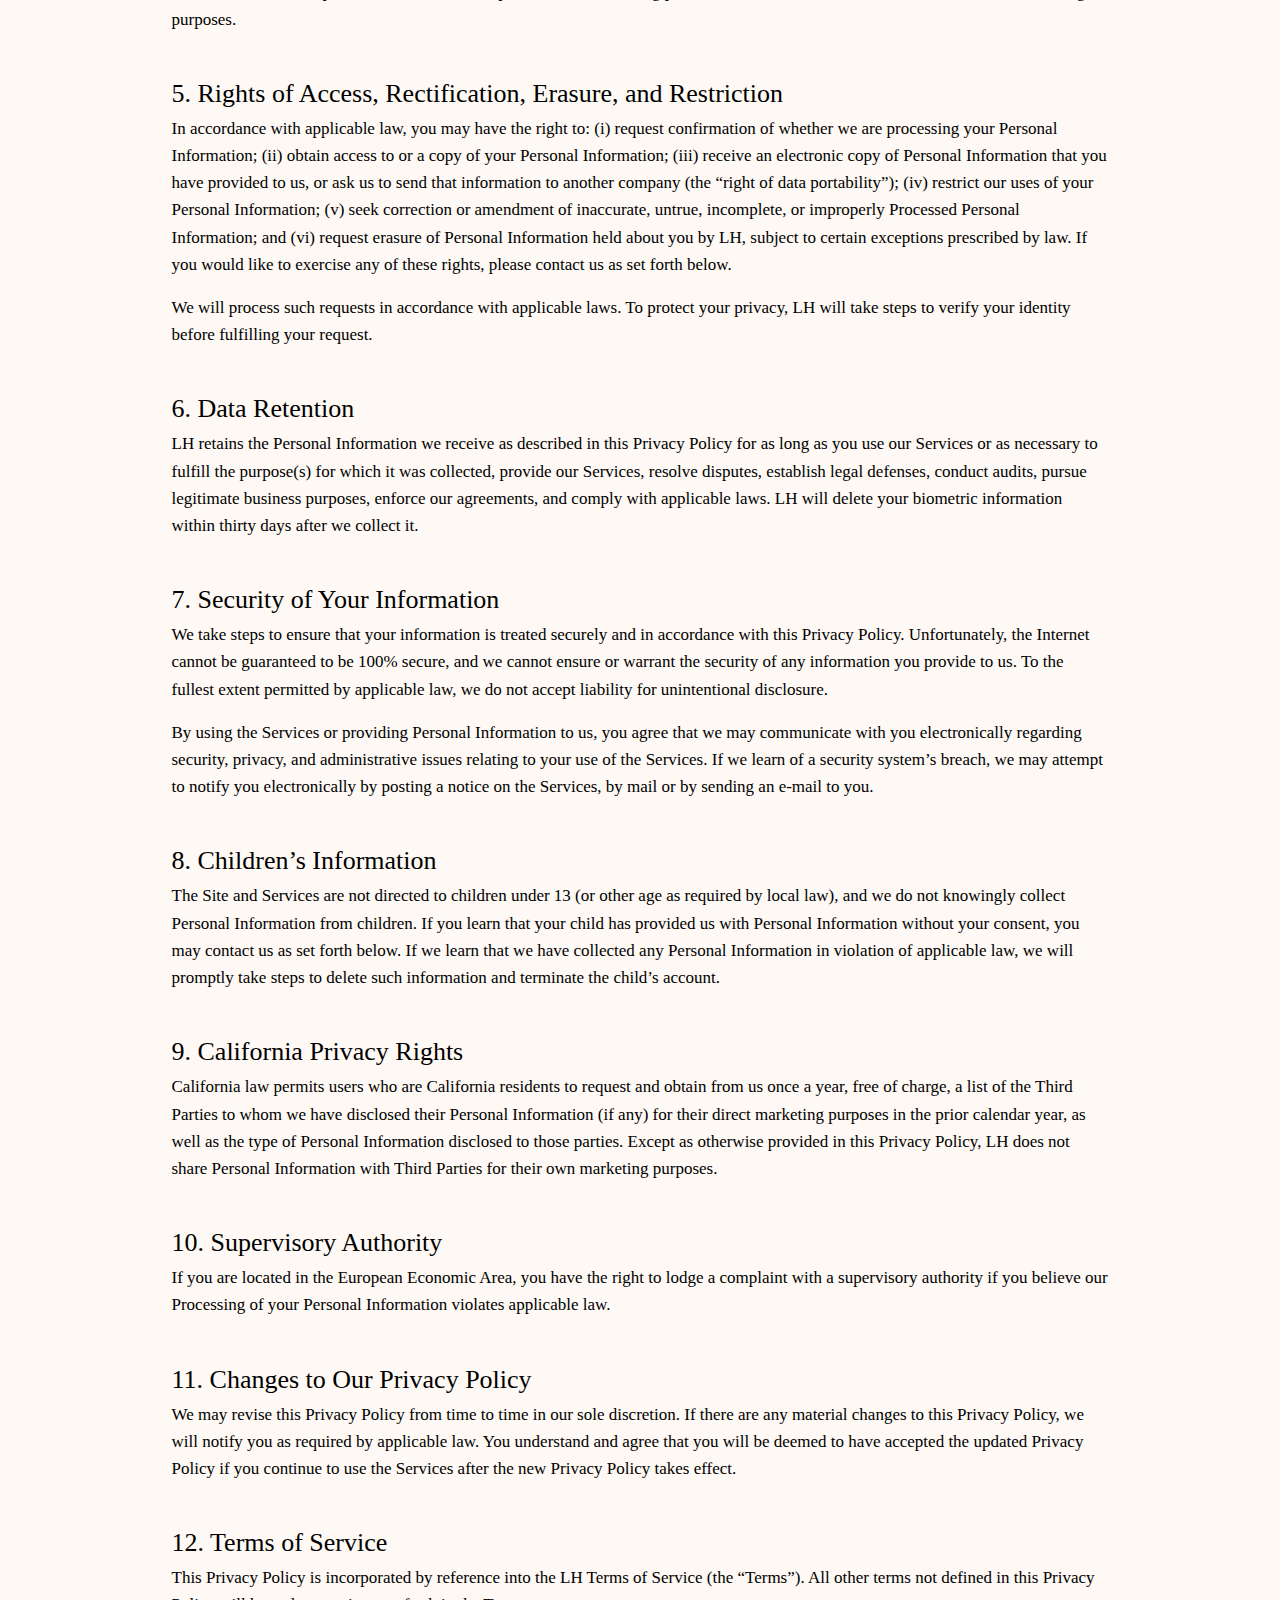
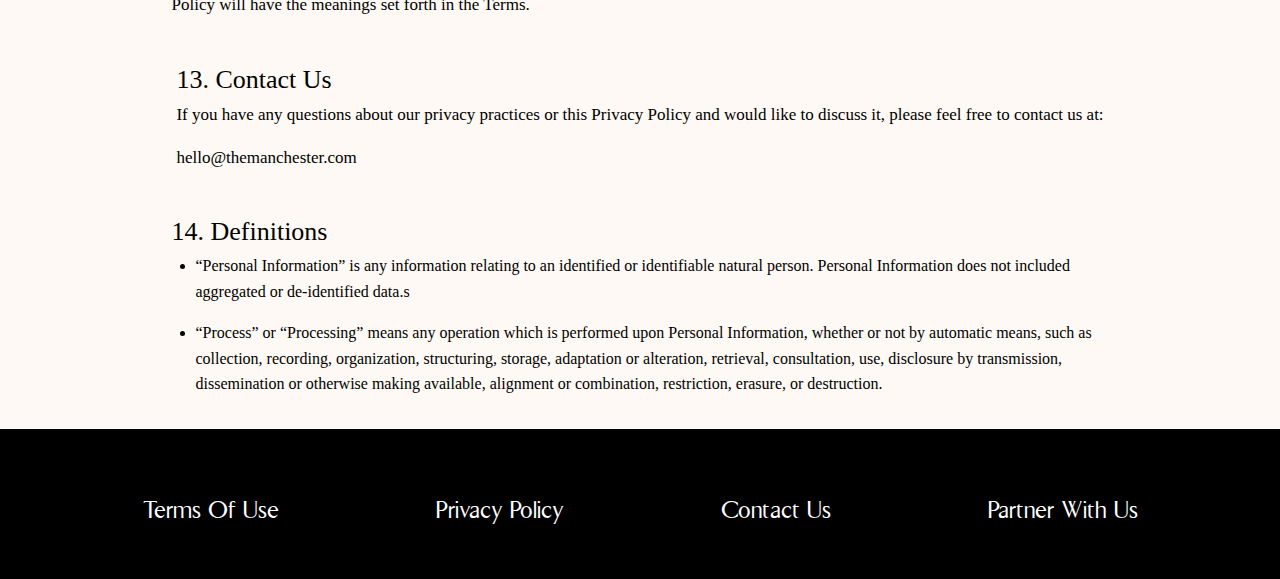
==== commit 057066ef: "Generally structure set. Now Nav" ====
--- a/privacy.html
+++ b/privacy.html
@@ -171,9 +171,13 @@
         </div>
         <div class="facts"> 
             <h2>13. Contact Us</h2>
-            <p>If you have any questions about our privacy practices or this Privacy Policy, please contact us at:</p>
+            <p>If you have any questions about our privacy practices or this Privacy Policy and would like to discuss it, please feel free to contact us at:</p>
+            
             <p>hello@themanchester.com</p>
         </div>
+
+        
+        
         <div class="facts">
             <h2>14. Definitions</h2>
             <ul>
@@ -186,8 +190,8 @@
 
     <footer>
         <div class="footeritems">
-        <p class="footerlinks" ><a  href="wwww.google.com">Terms Of Use</a></p>
-        <p class="footerlinks"><a   href="#">Privacy Policy</a></p>
+        <p class="footerlinks" ><a  href="terms.html">Terms Of Use</a></p>
+        <p class="footerlinks"><a   href="privacy.html">Privacy Policy</a></p>
         <p class="footerlinks"><a  href="mailto:hello@themanchester.com">Contact Us</a></p>
         <p class="footerlinks"><a  href="mailto:partners@life-hospitality.com">Partner With Us</a></p>
       </div>
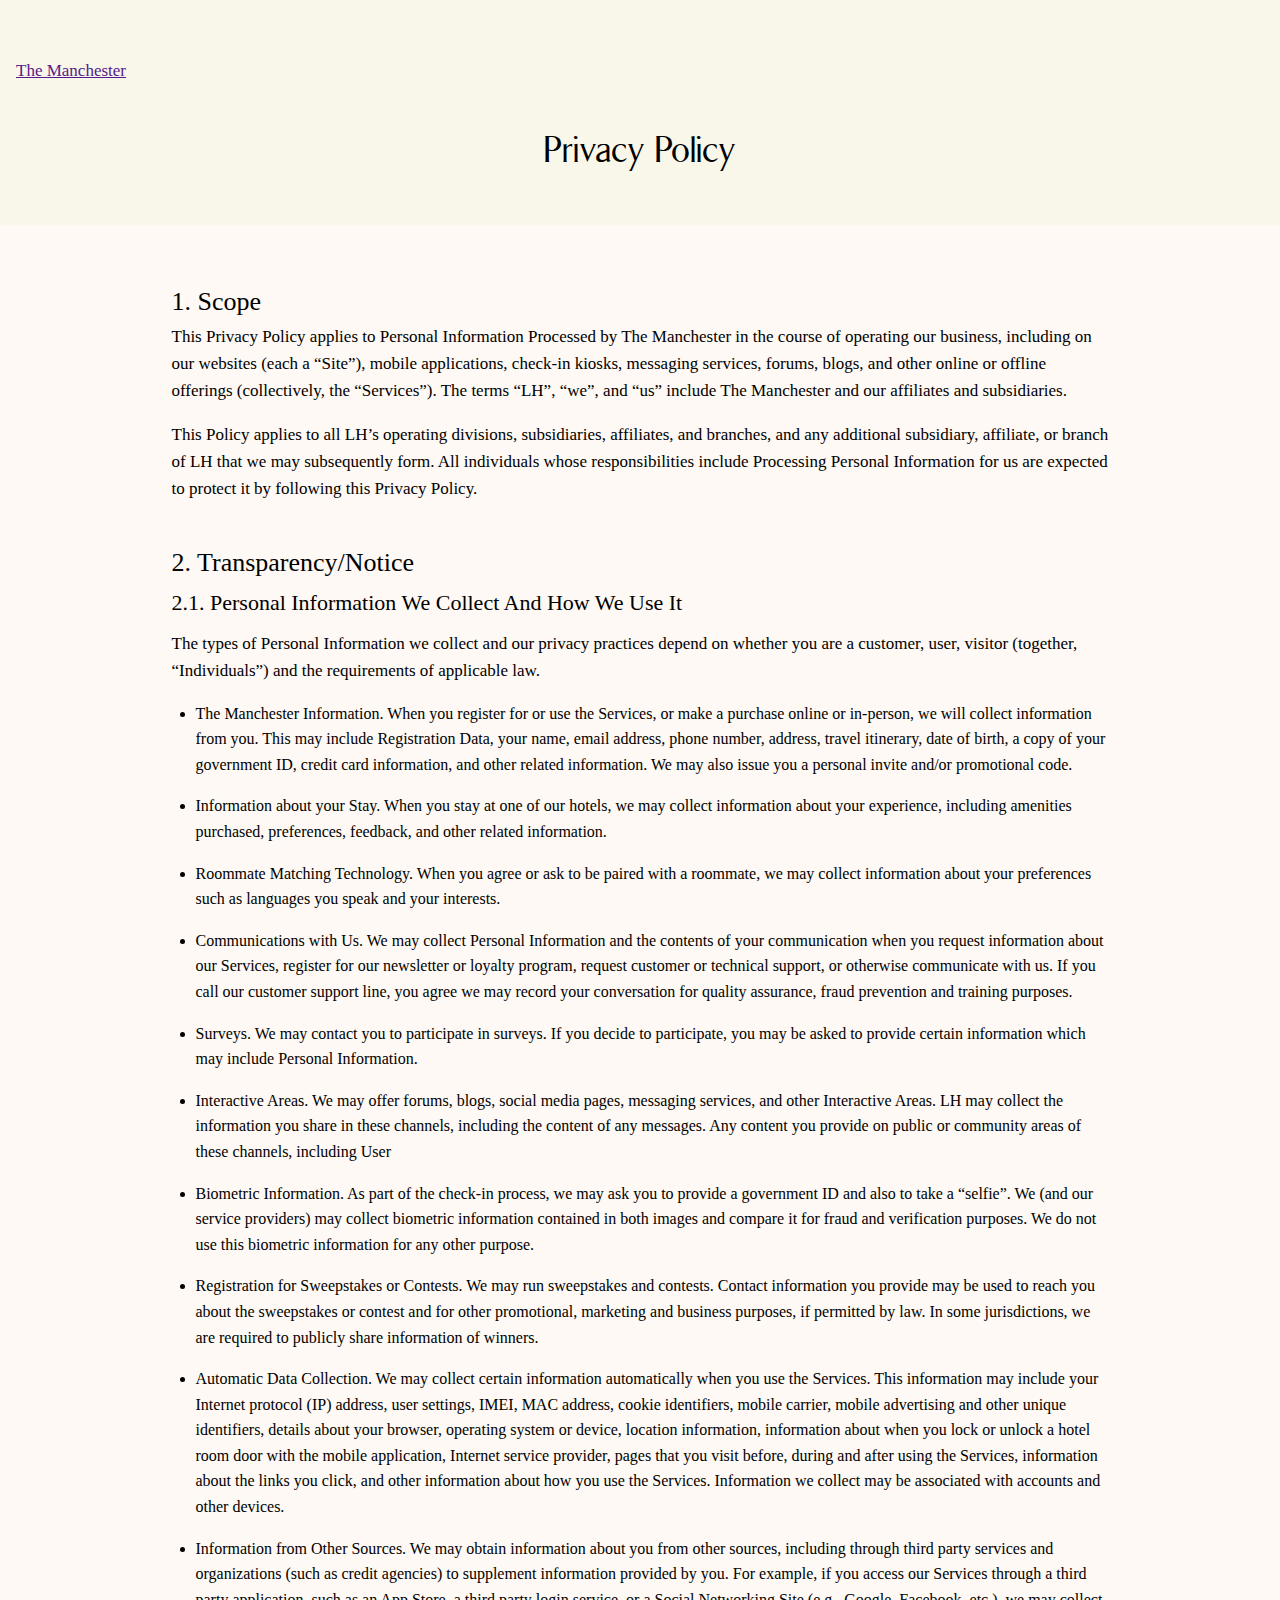
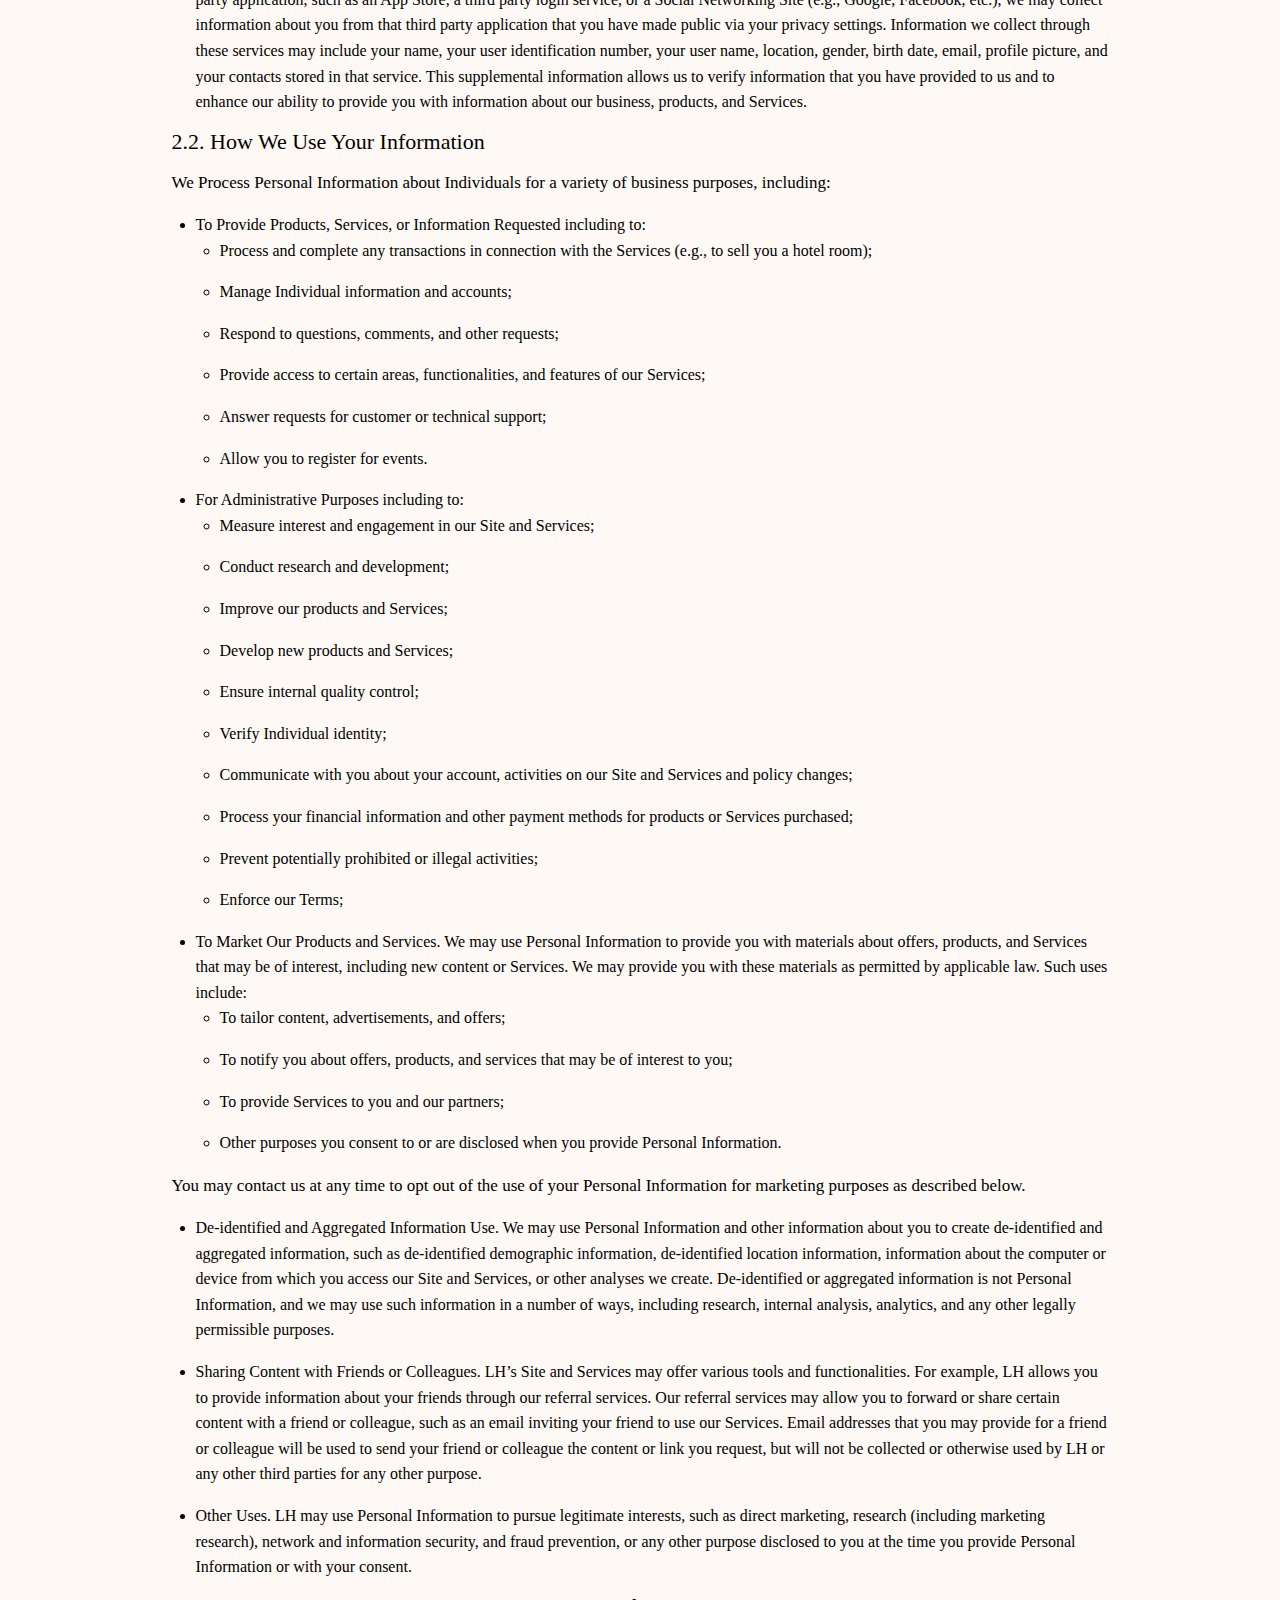
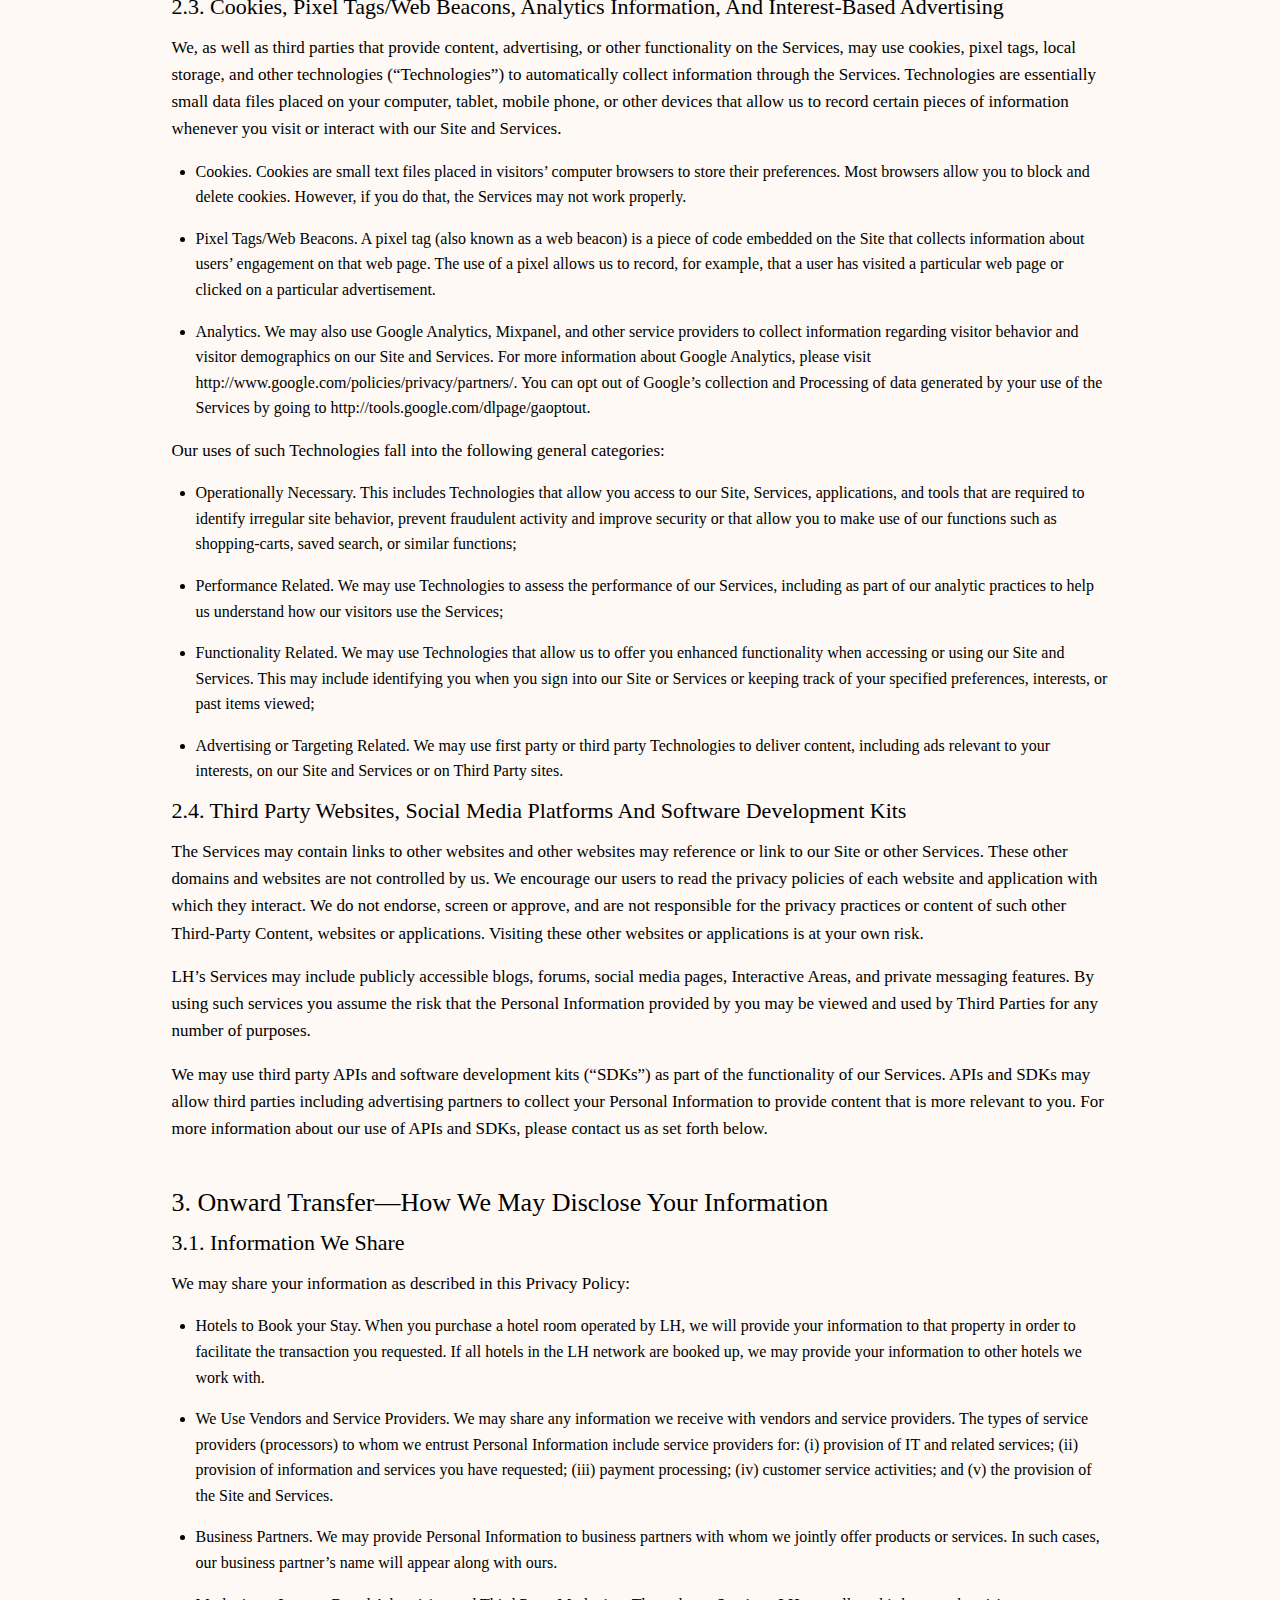
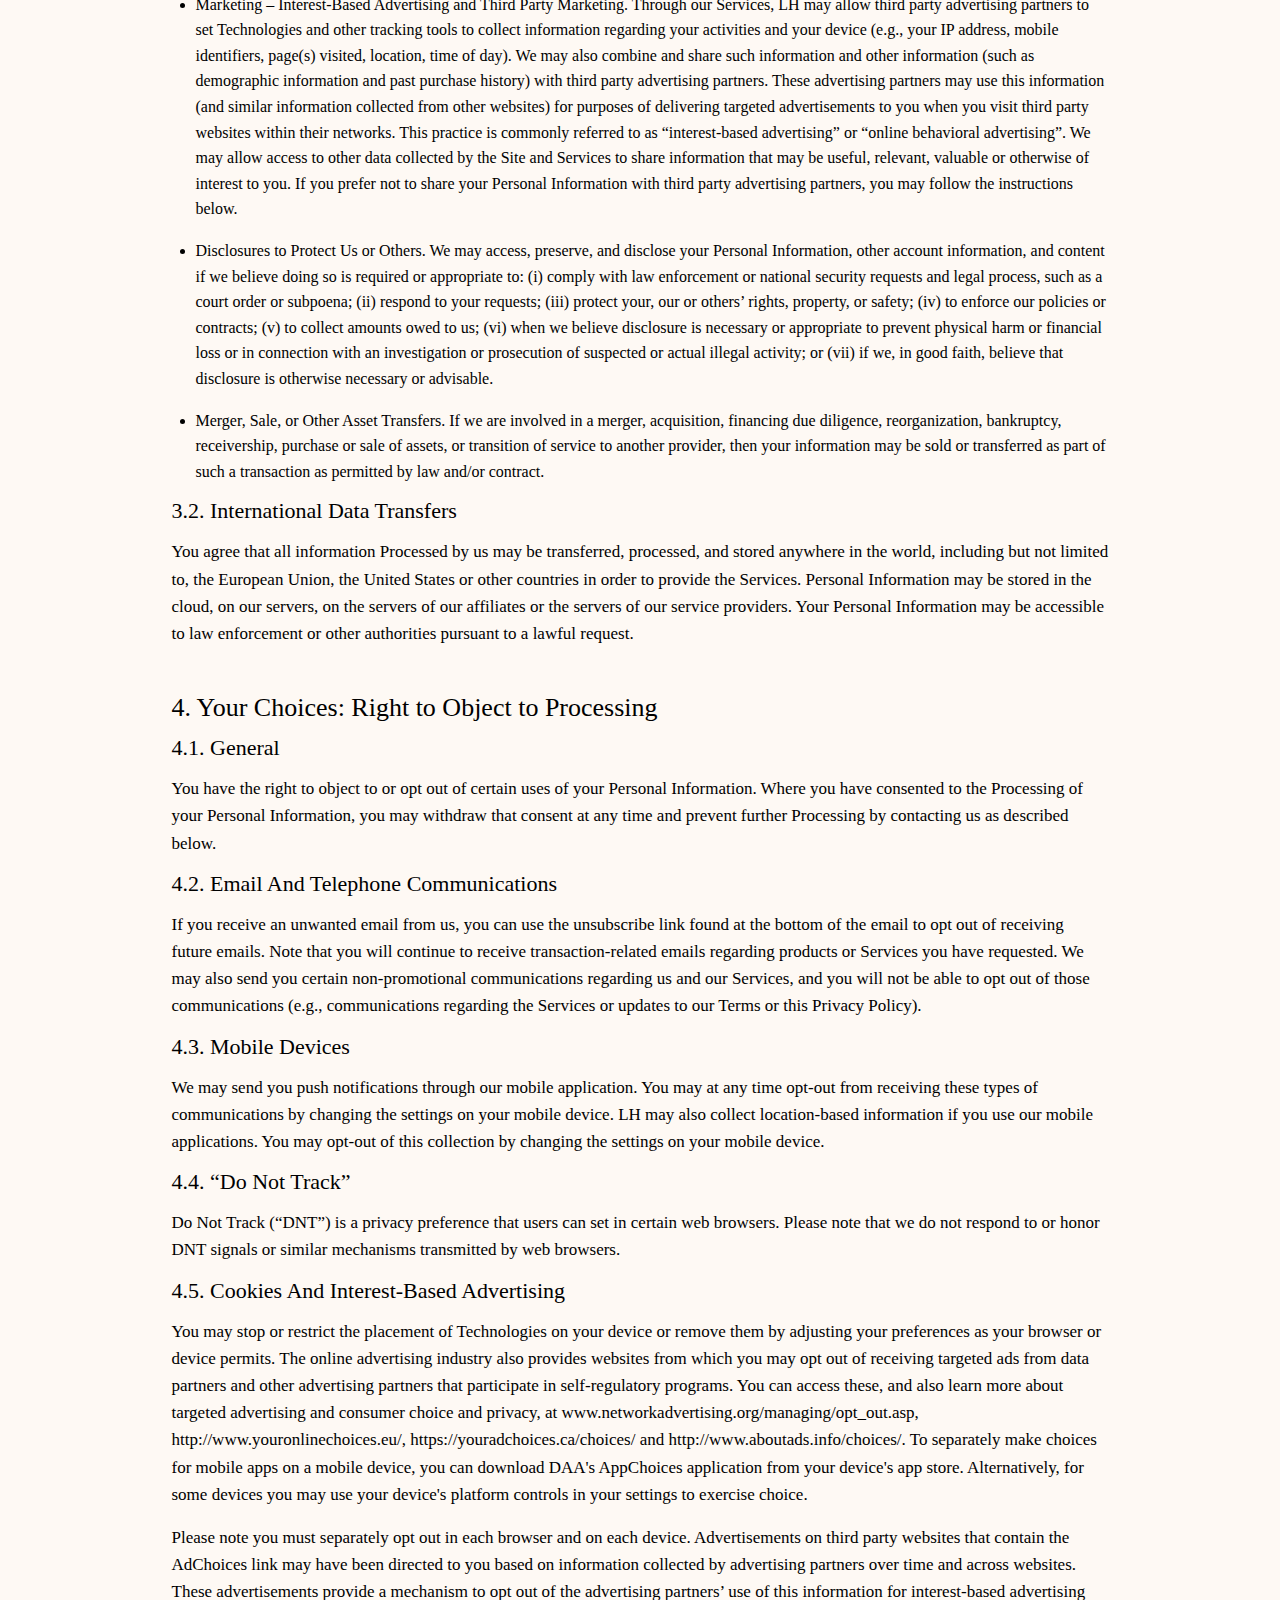
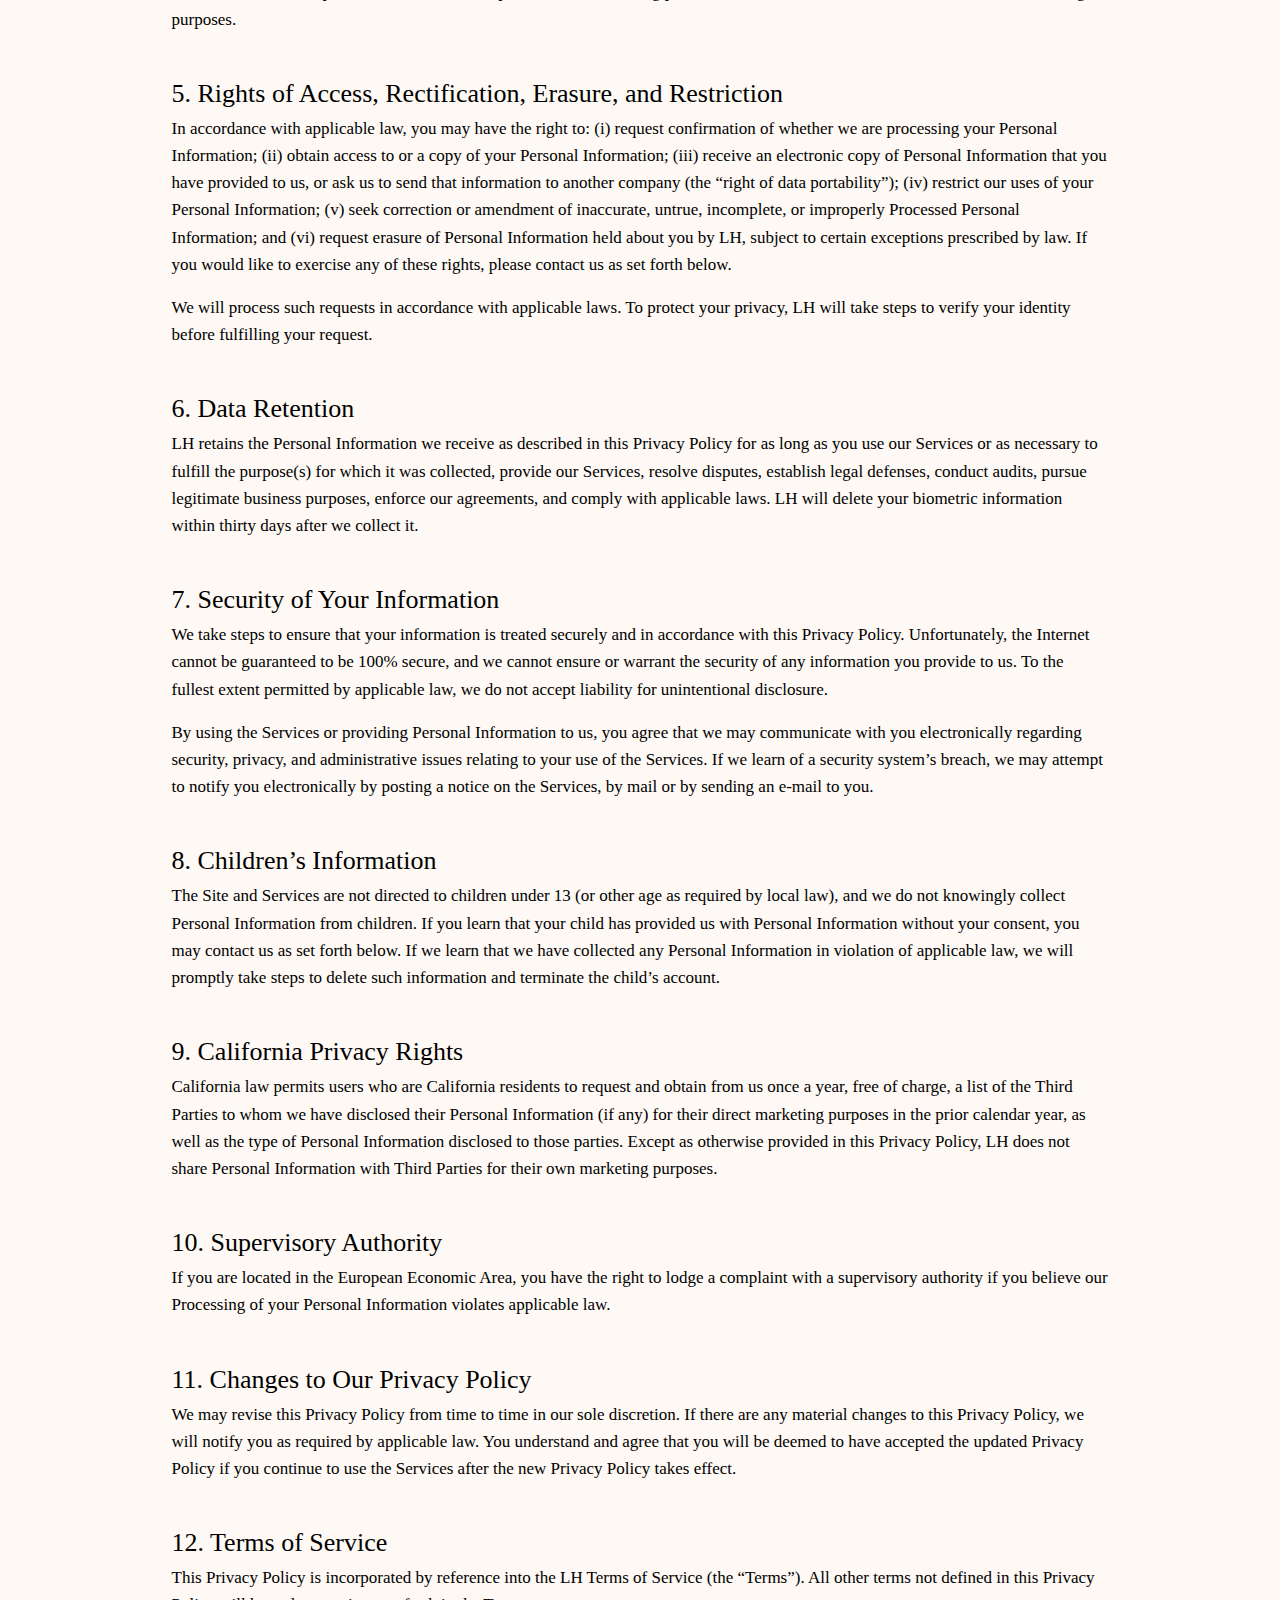
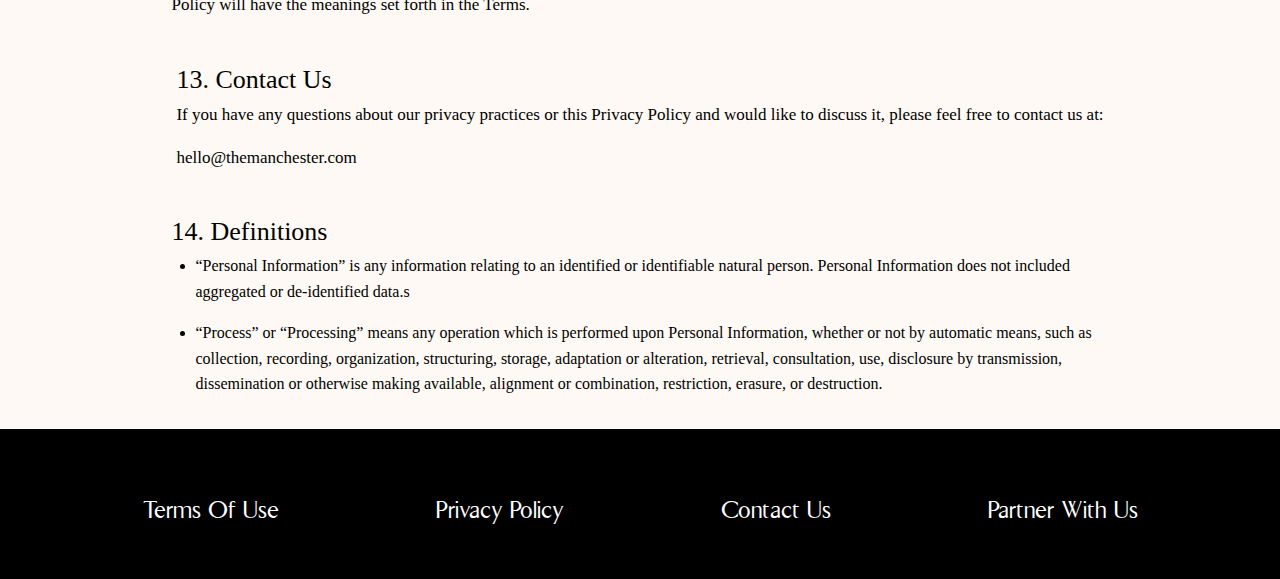
==== commit 4231a128: "Will finish this up later" ====
--- a/privacy.html
+++ b/privacy.html
@@ -10,6 +10,7 @@
 </head>
 <body>
     <header>
+        <nav><p id="logo"> <a href="">The Manchester</a></p></nav>
         <h1>Privacy Policy</h1>
     </header>
     <main>
--- a/css/info.css
+++ b/css/info.css
@@ -41,10 +41,21 @@
     background-color: #f9f6ea;
     height: 25vh;
     display: flex;
+    flex-direction: column;
     justify-content: center;
     align-items: center;
     width: 100%;
     margin-bottom: 1rem;
+    position: relative;
+}
+
+nav{
+    display: flex;
+    align-self: flex-start;
+    position: relative;
+    top: -1rem;
+    width: 100%;
+    padding: 1rem;
 }
 
 main{
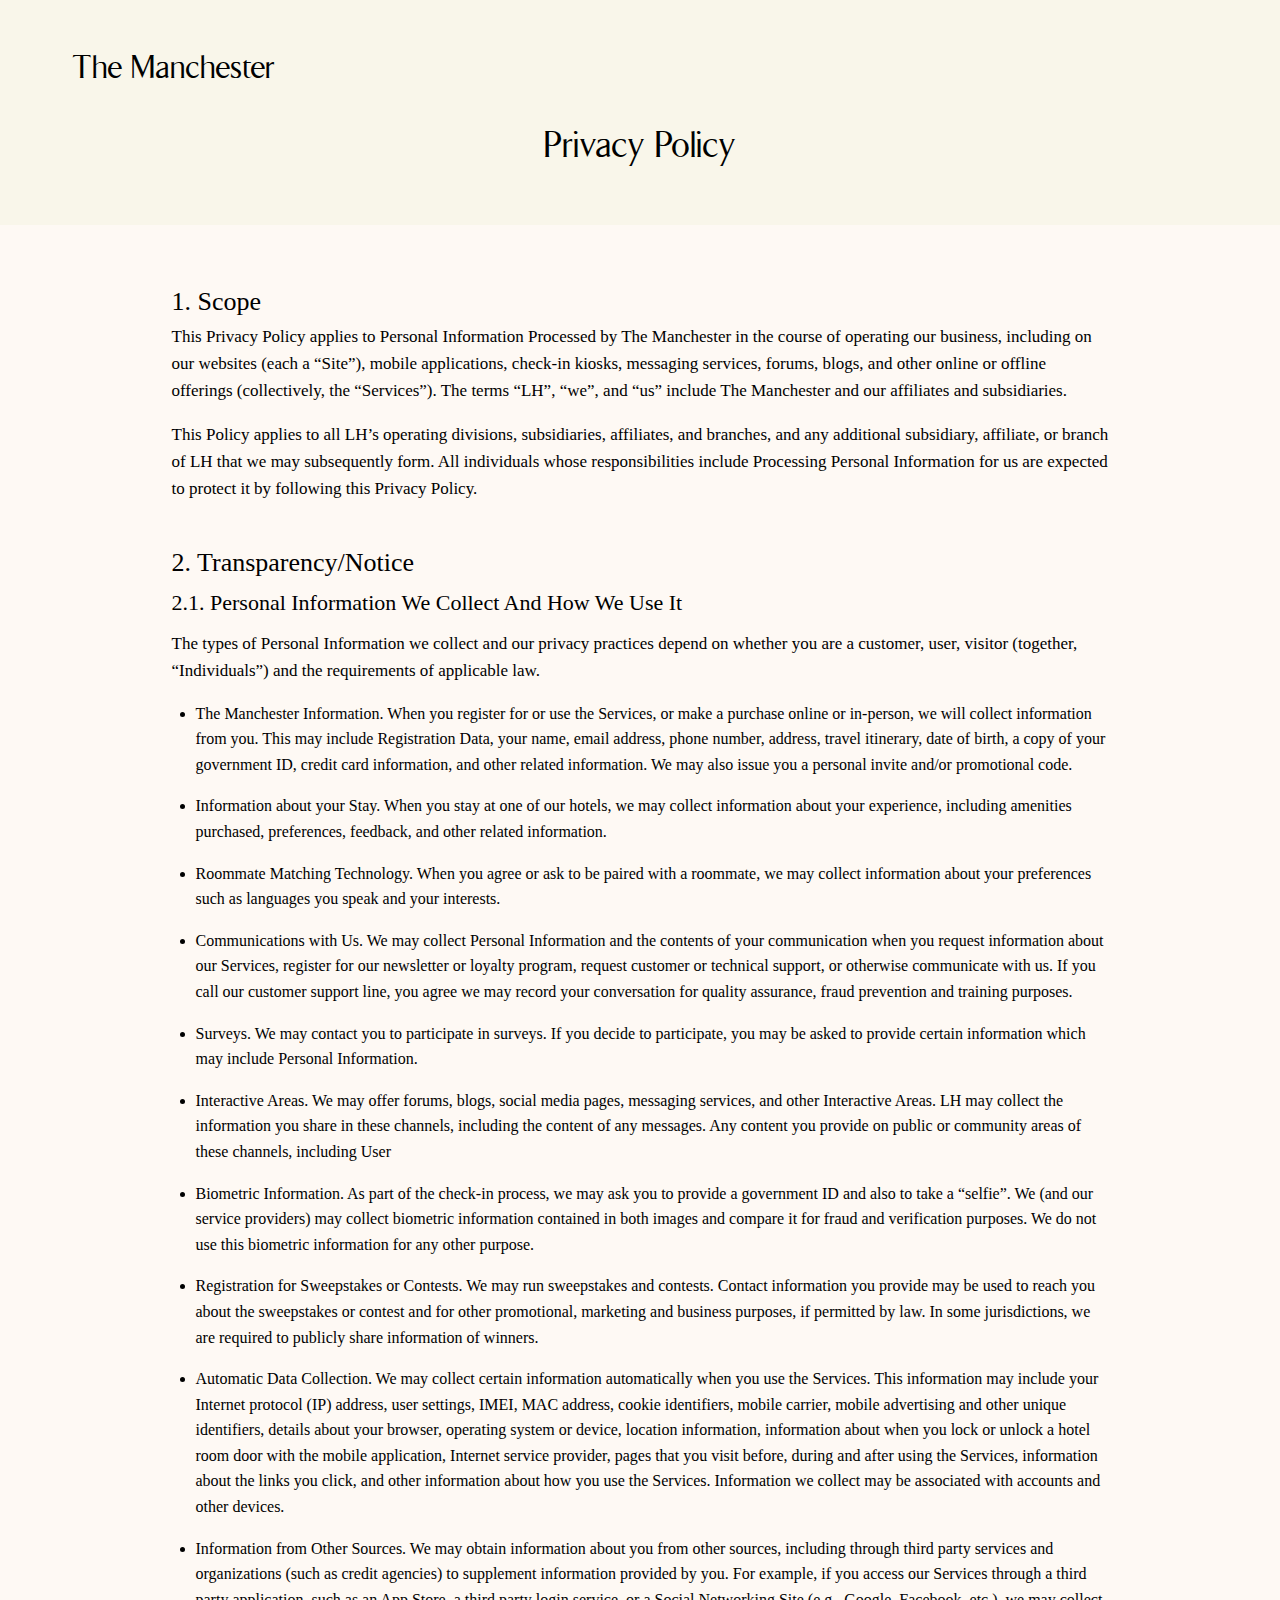
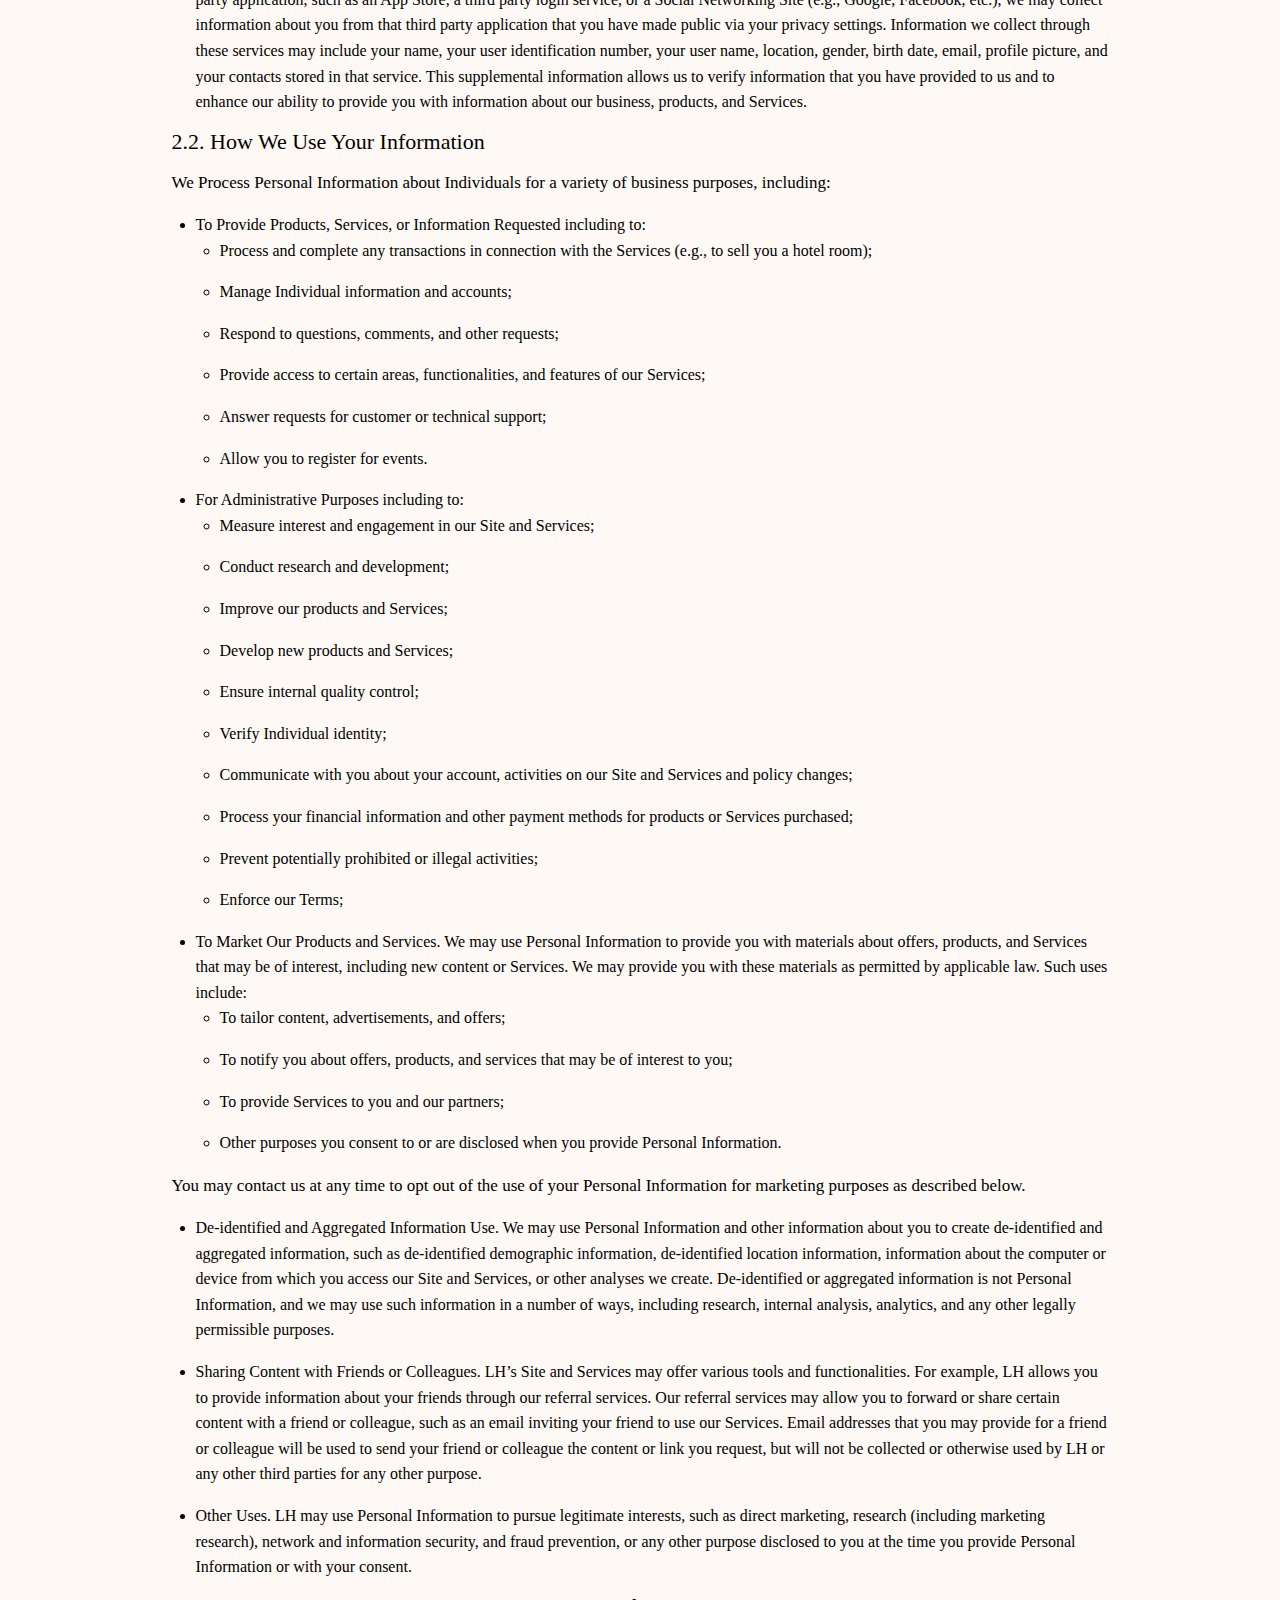
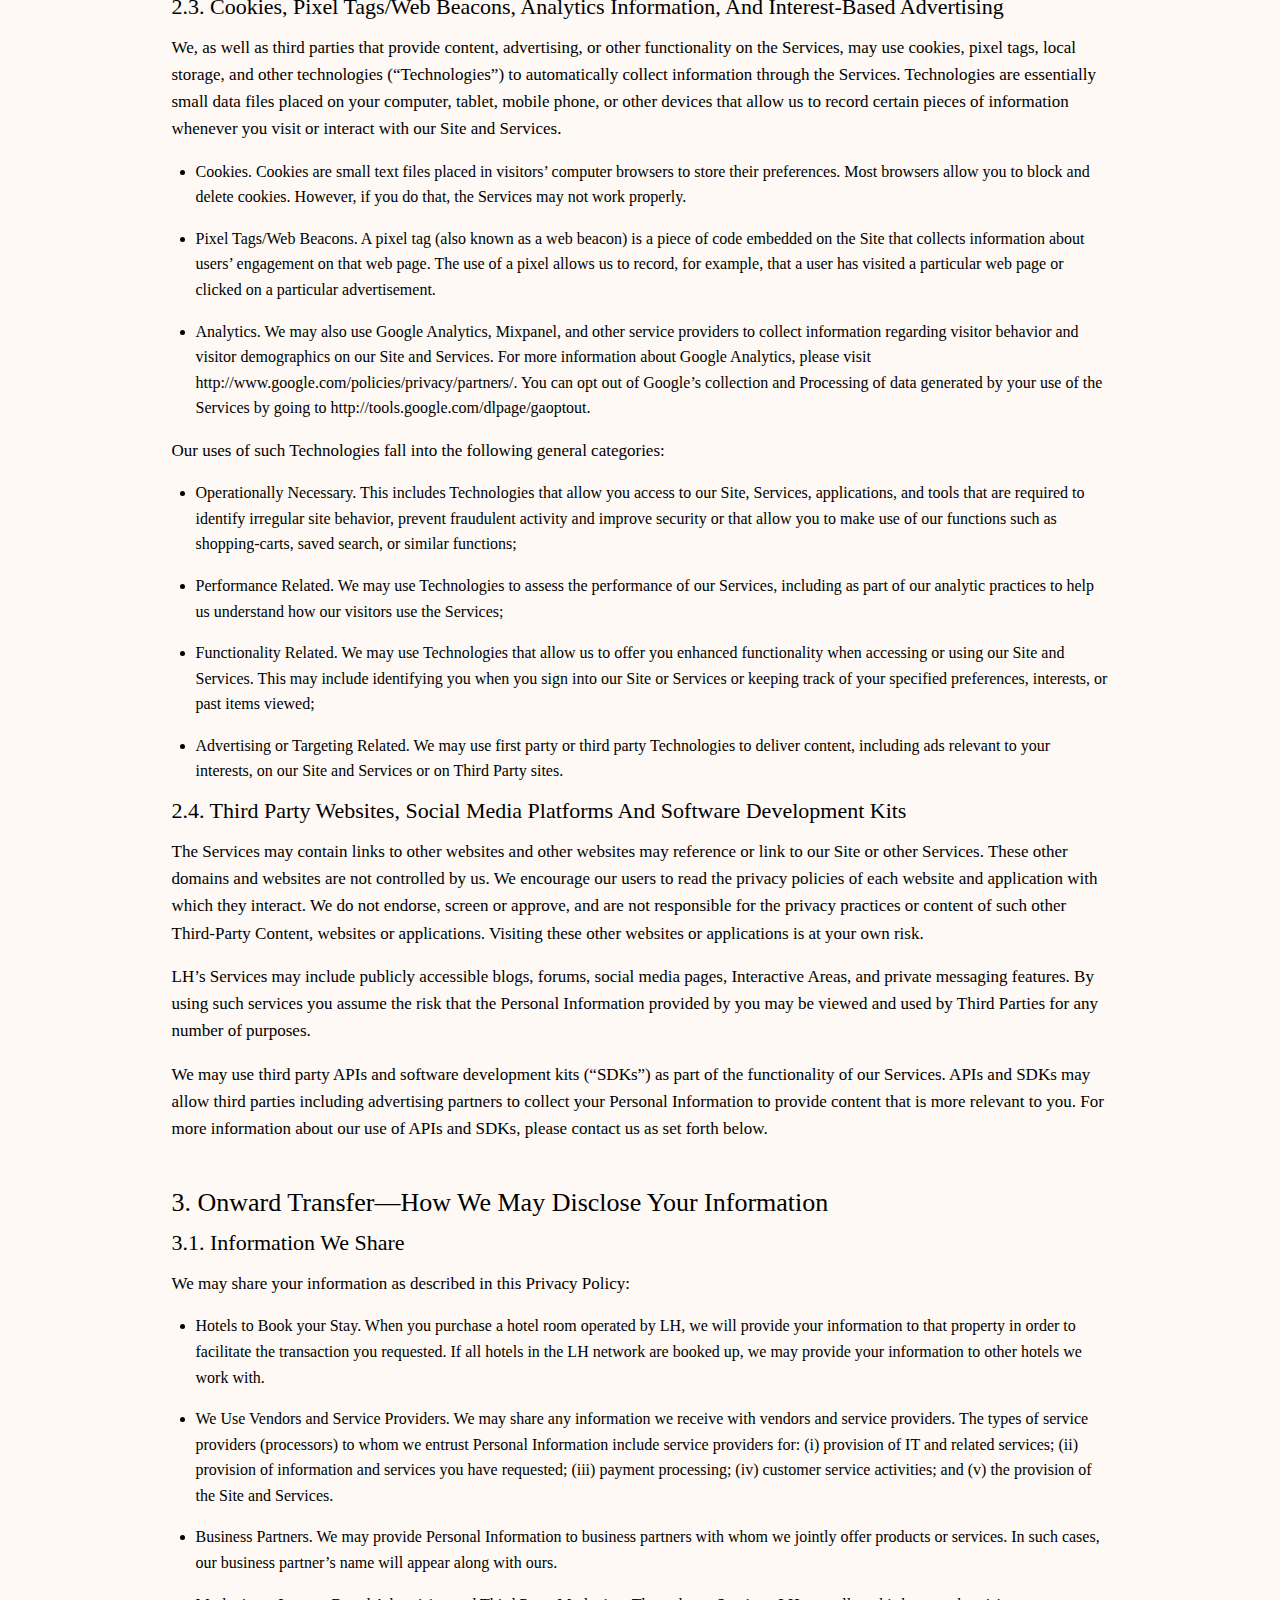
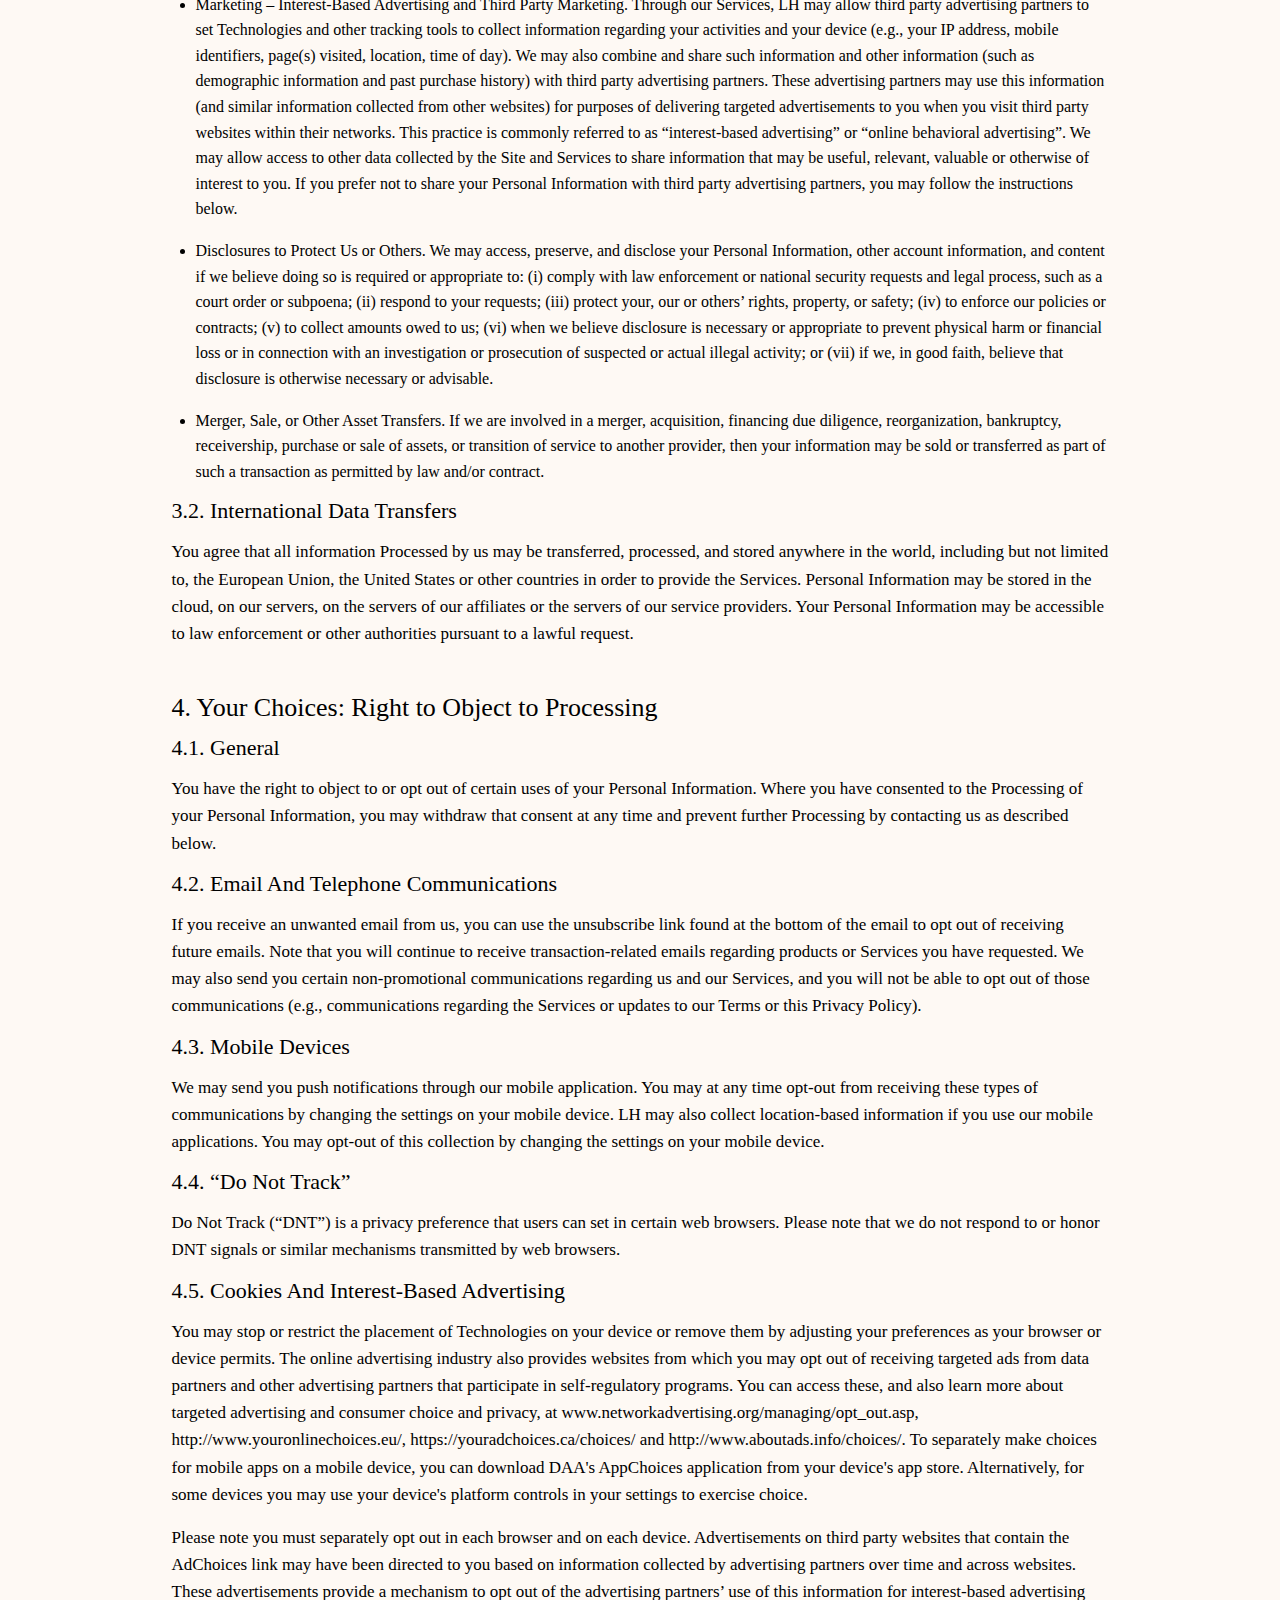
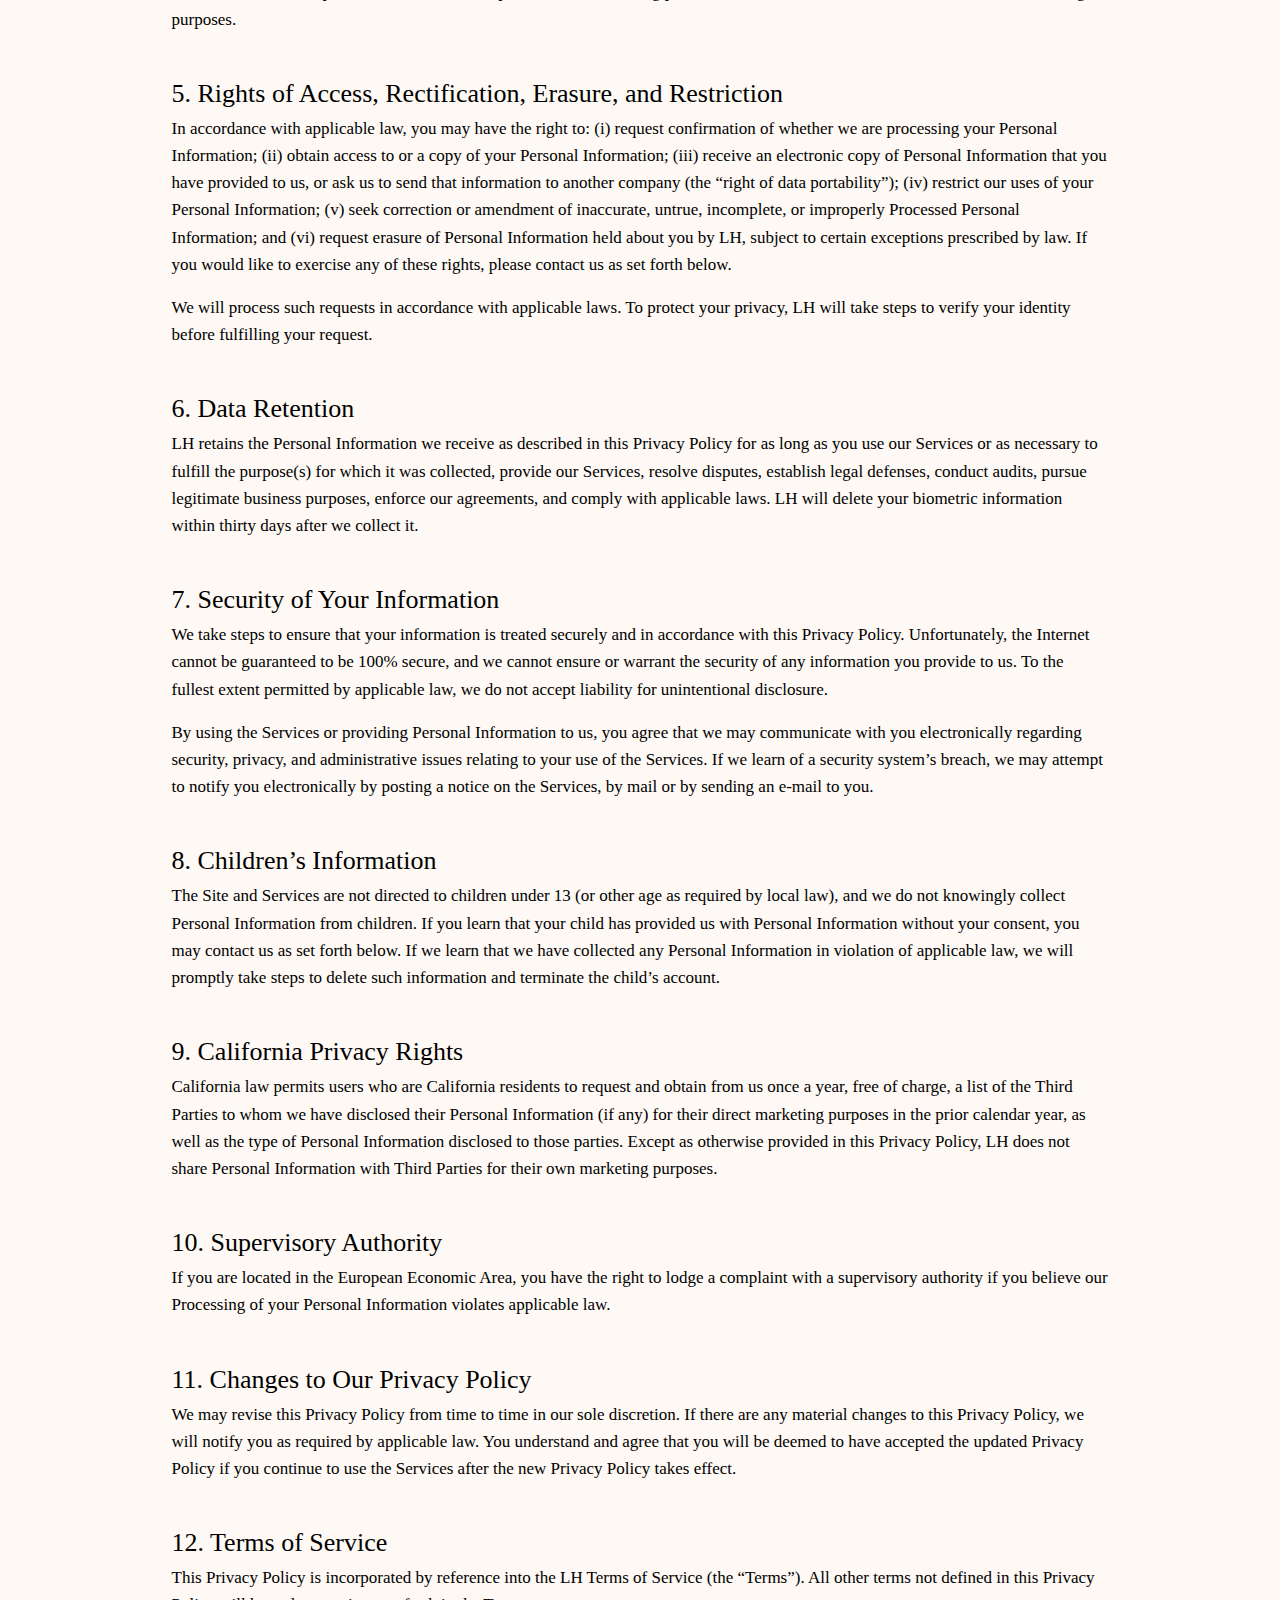
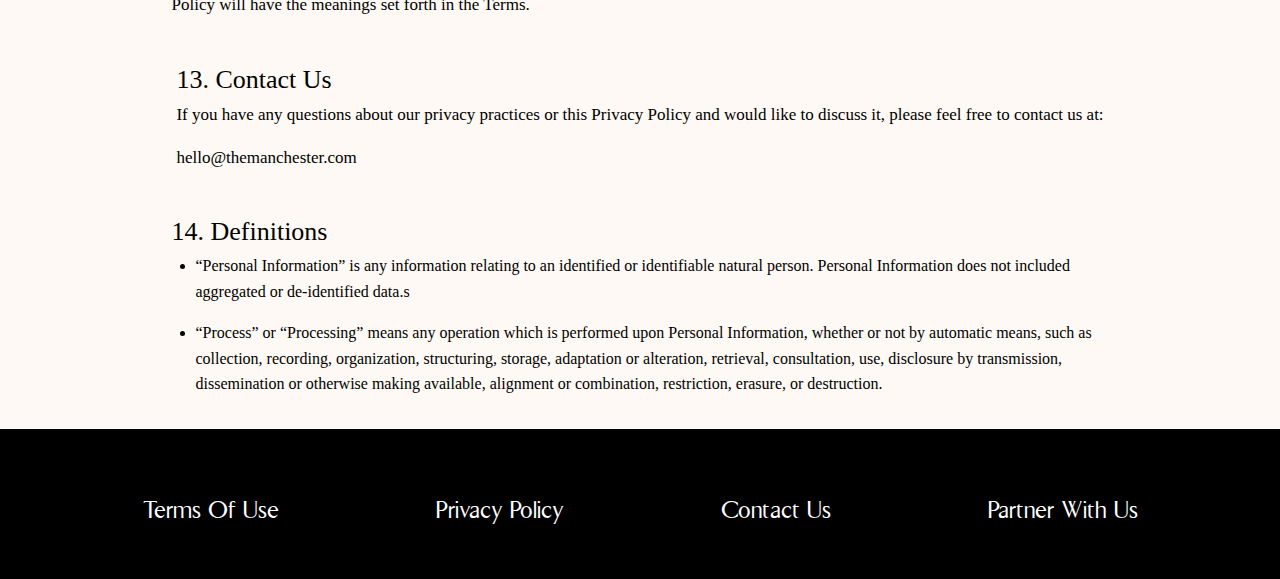
==== commit ab6a6100: "Privacy policy and terms linking back" ====
--- a/privacy.html
+++ b/privacy.html
@@ -10,7 +10,7 @@
 </head>
 <body>
     <header>
-        <nav><p id="logo"> <a href="">The Manchester</a></p></nav>
+        <nav><p > <a id="logo" href="index.html">The Manchester</a></p></nav>
         <h1>Privacy Policy</h1>
     </header>
     <main>
--- a/css/info.css
+++ b/css/info.css
@@ -36,6 +36,11 @@
     line-height: 160%;
 }
 
+
+a{
+    text-decoration: none;
+}
+
 header{
     text-align: center;
     background-color: #f9f6ea;
@@ -49,13 +54,23 @@
     position: relative;
 }
 
+#logo{
+    font-family:"Seta Reta NF W01 Regular" ;
+    color: #000;
+}
+
+#logo:hover{
+    color: rgb(49, 92, 49);
+    cursor: pointer;
+}
+
 nav{
     display: flex;
-    align-self: flex-start;
+    
     position: relative;
     top: -1rem;
-    width: 100%;
-    padding: 1rem;
+    width: 90%;
+    padding: 0.5rem;
 }
 
 main{
@@ -140,5 +155,9 @@
         width: 90% ;
         
     }
+
+    #logo{
+       font-size: 2rem;
+    }
 }
 
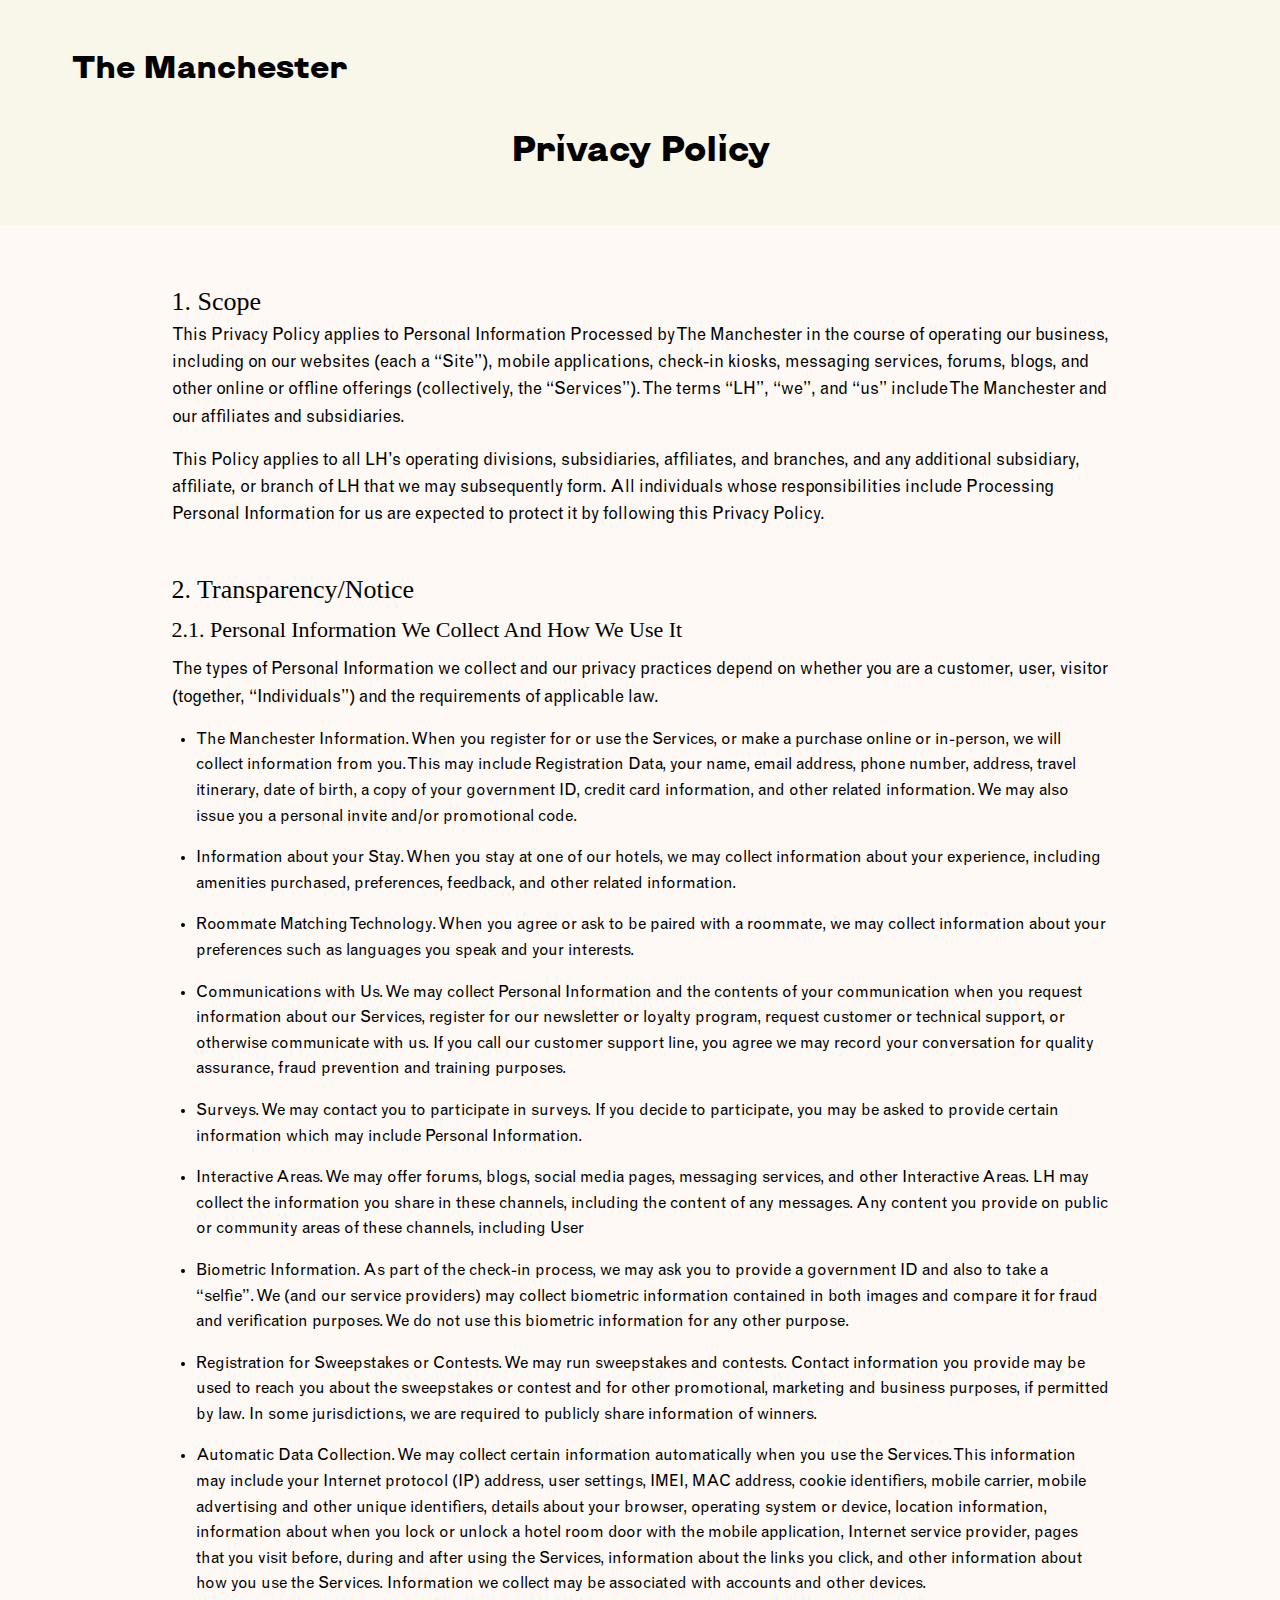
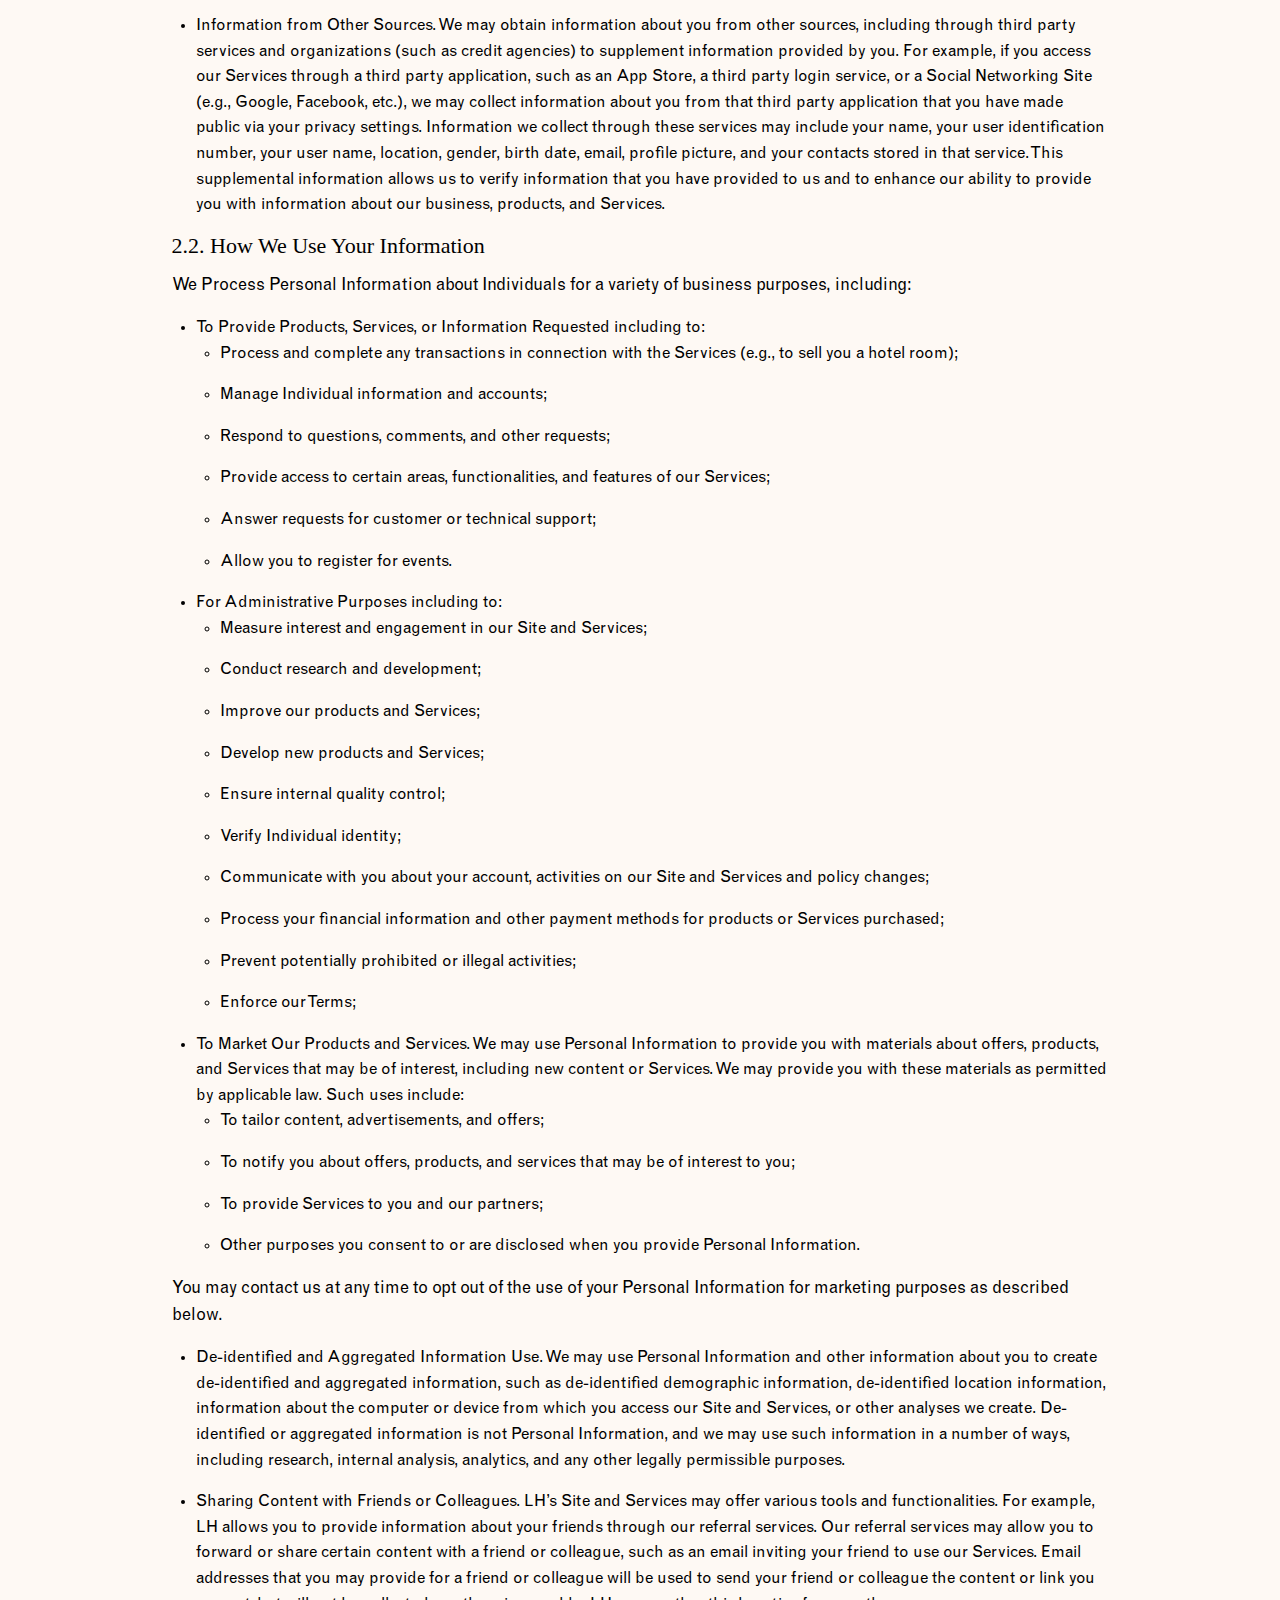
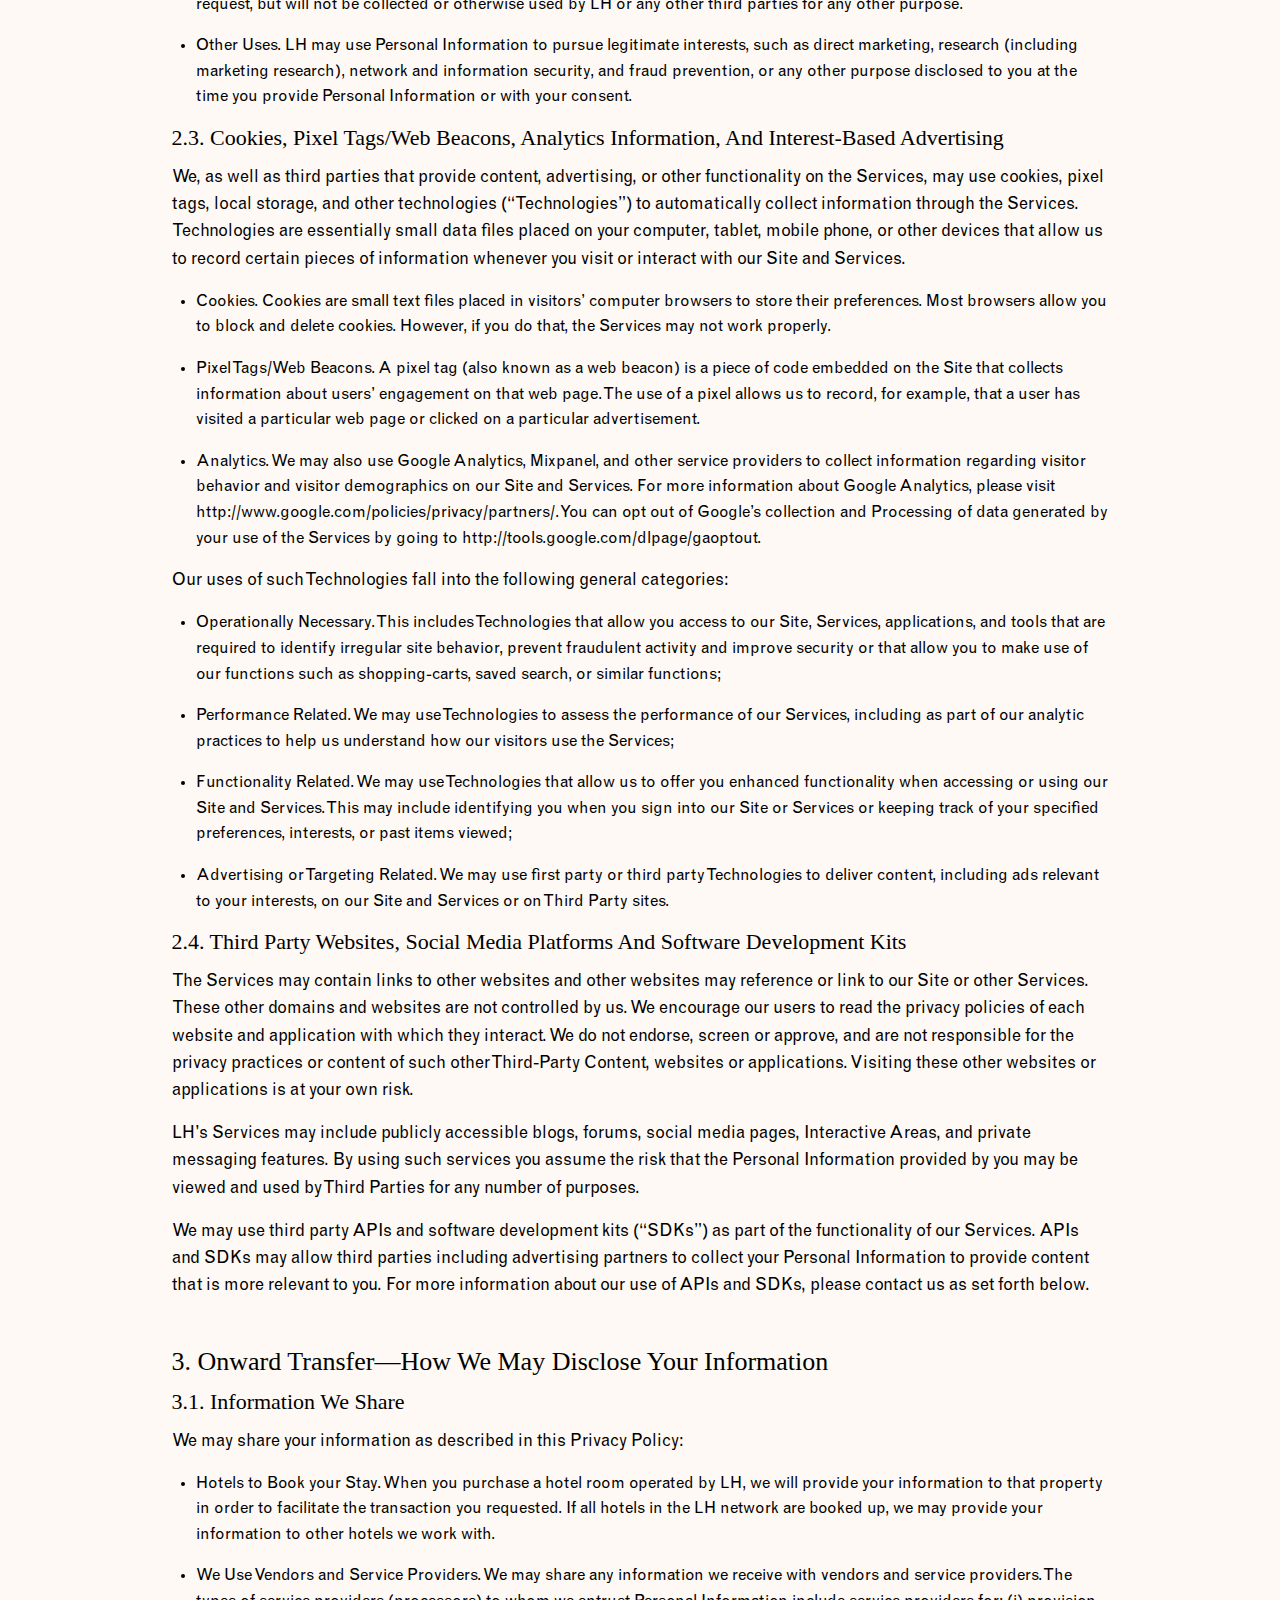
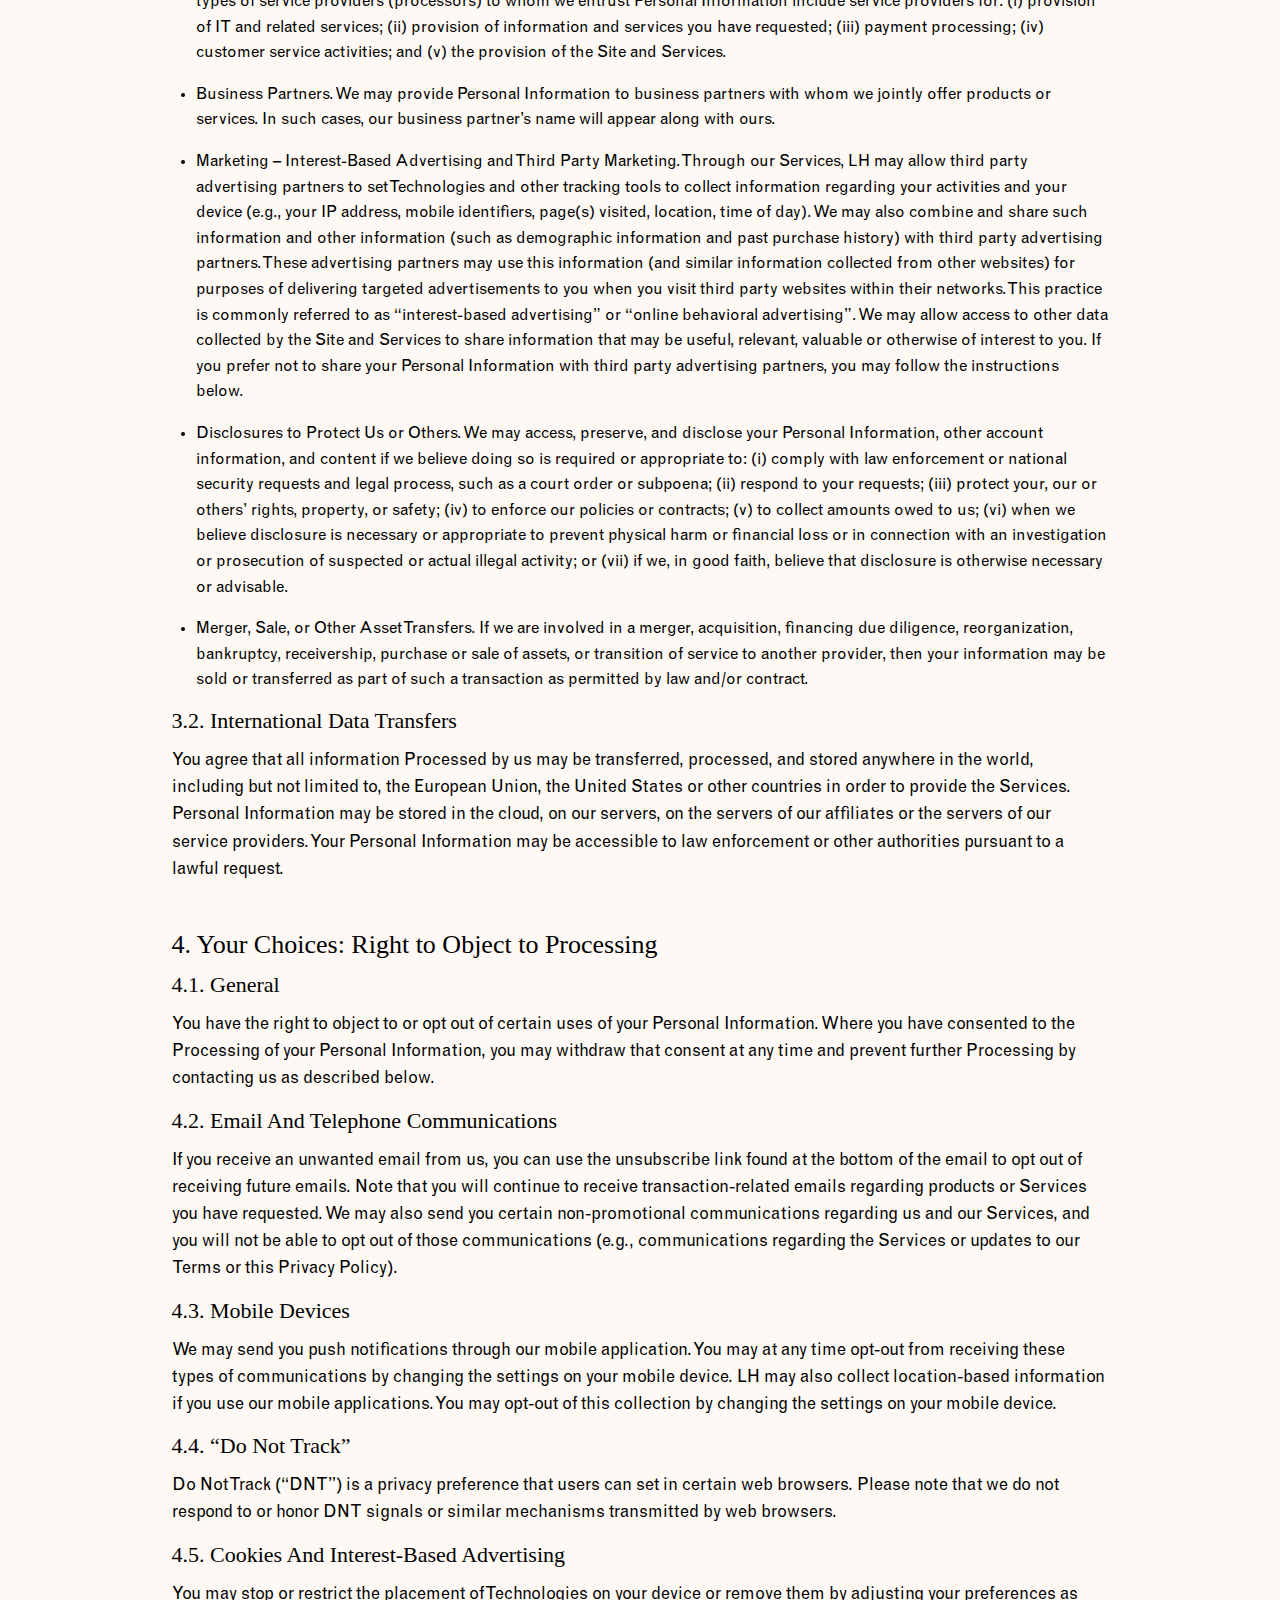
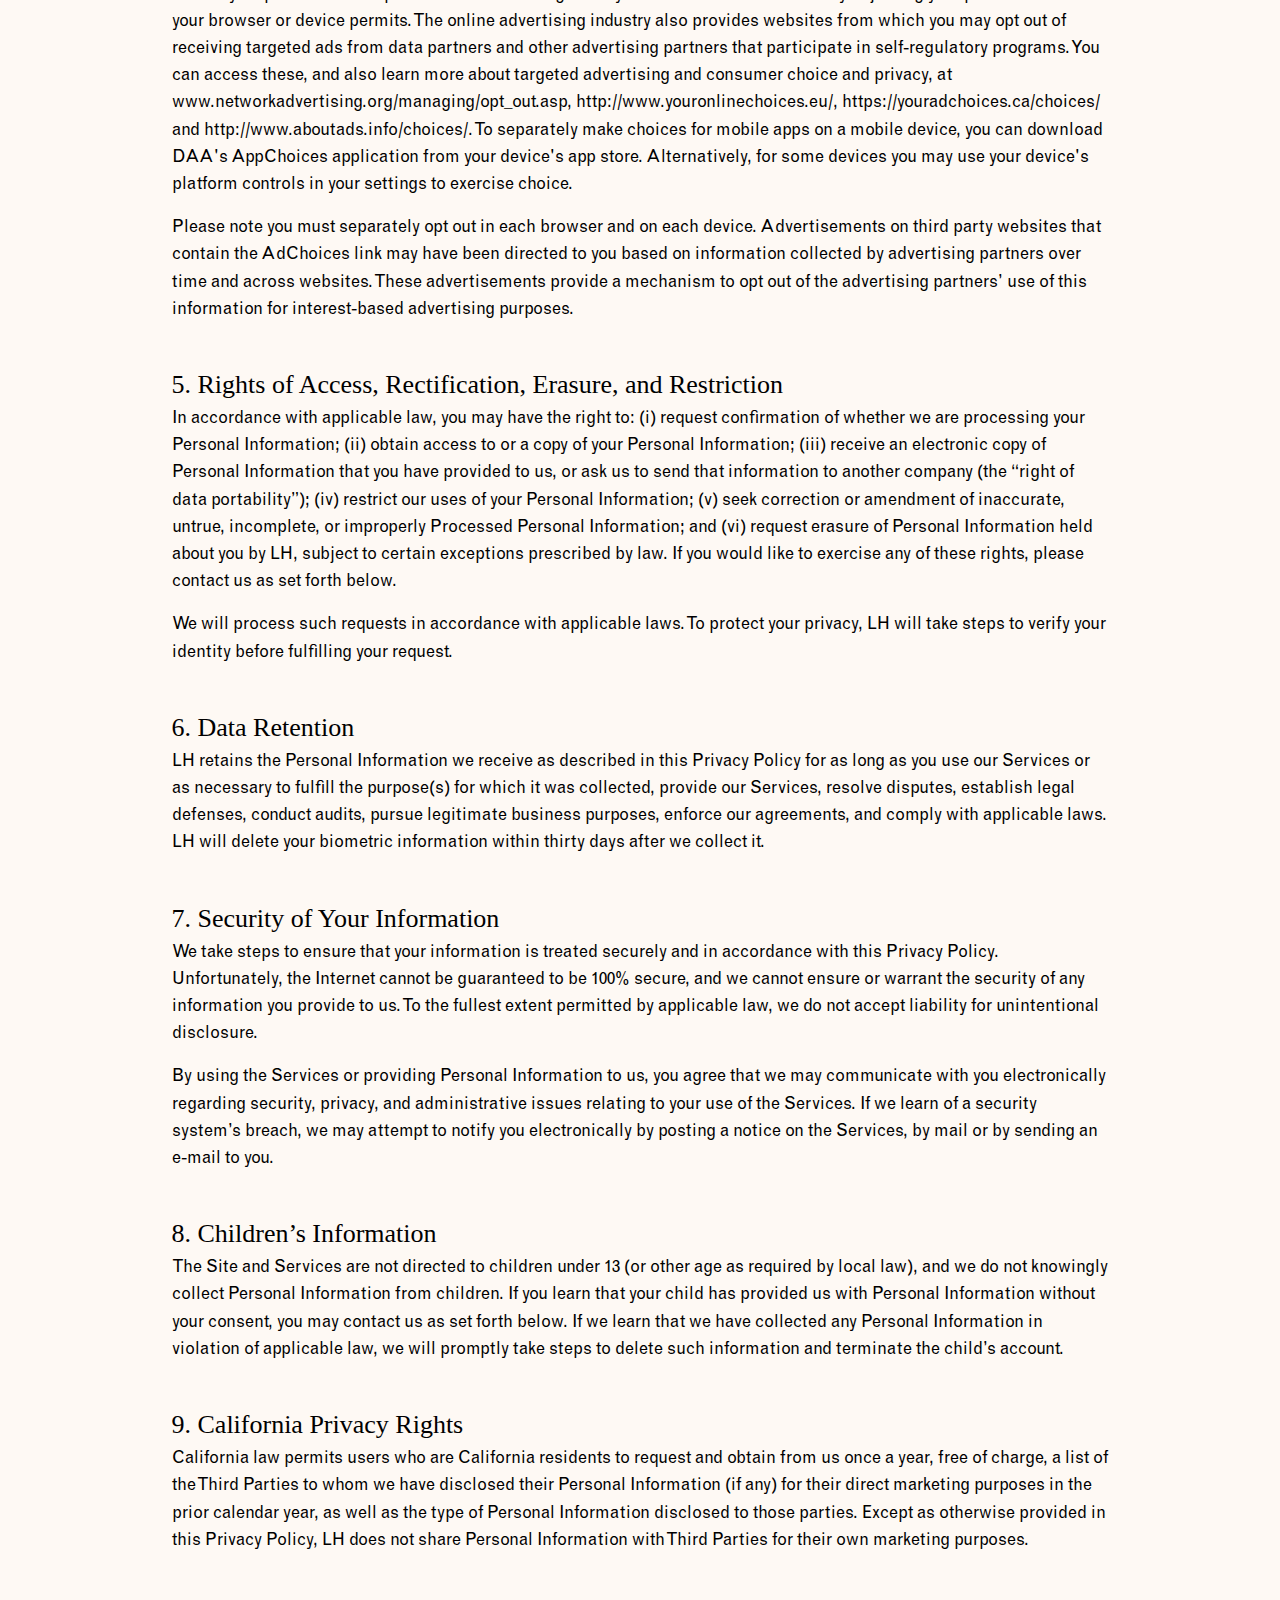
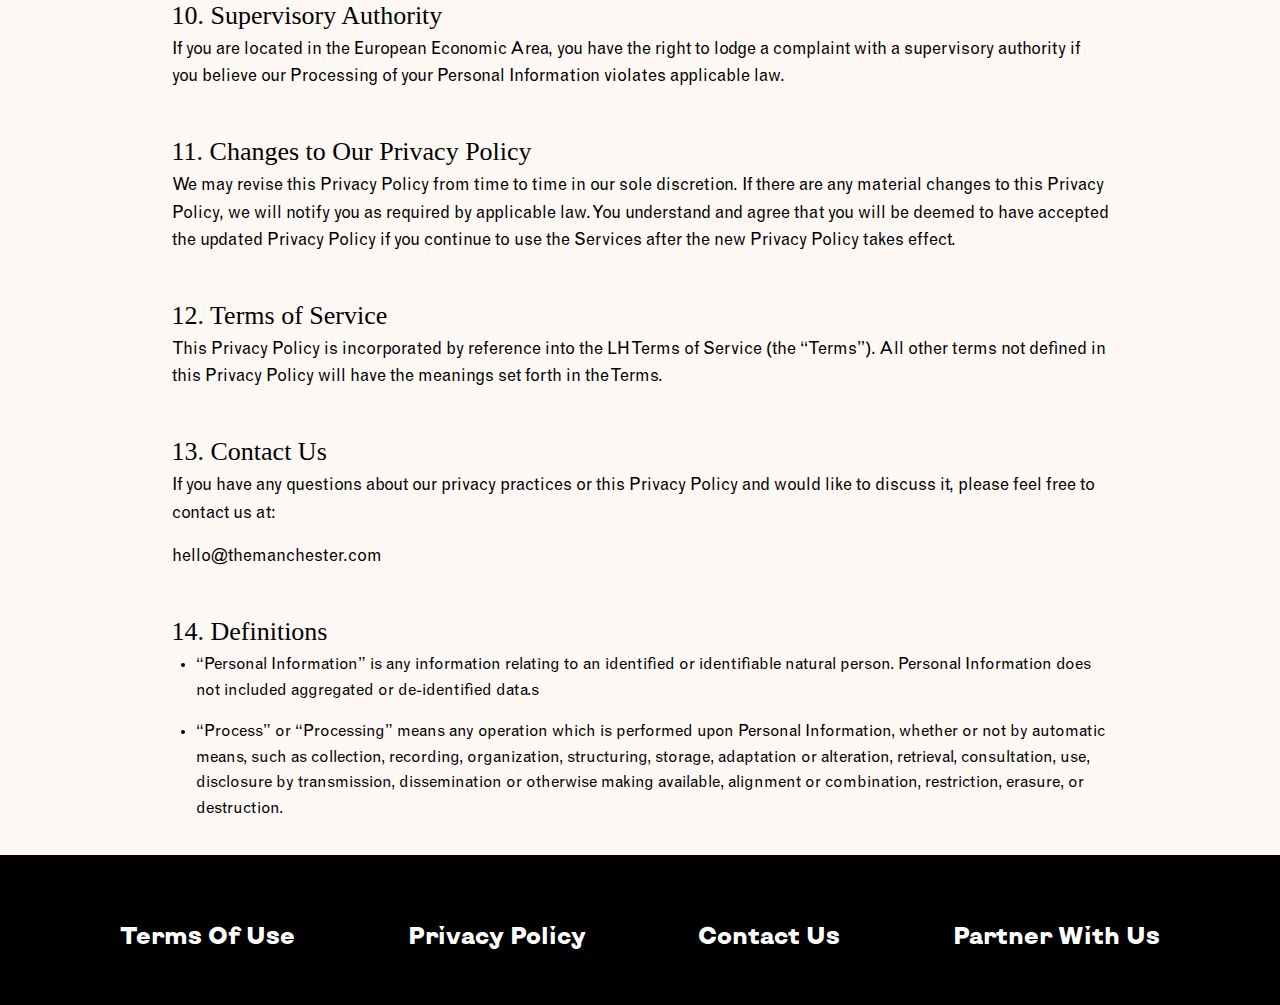
==== commit 1b2f8988: "Put the favicon on terms and privacy" ====
--- a/privacy.html
+++ b/privacy.html
@@ -6,6 +6,7 @@
     <meta name="viewport" content="width=device-width, initial-scale=1.0">
     <link rel="stylesheet" href="css/reset.css">
     <link rel="stylesheet" href="css/info.css">
+    <link rel='icon' href="imgs/favicon (2).ico">
     <title>Privacy Policy</title>
 </head>
 <body>
--- a/css/info.css
+++ b/css/info.css
@@ -3,8 +3,13 @@
 }
 
 @font-face{
-    font-family:"Seta Reta NF W01 Regular";
-    src:url("../fonts/ecf31029-b987-40fc-88a1-2d11f4c7a2f1.woff2") format("woff2");
+    font-family:"Kyivtype";
+    src:url("../fonts/Dmitry\ Rastvortsev\ -\ KyivType\ Sans\ Heavy.woff") format("woff2");
+}
+
+@font-face {
+    font-family: 'Grotesque' ;
+    src: url('../fonts/GrotesqueMTStd.woff');
 }
 
 body{
@@ -17,7 +22,7 @@
 
 h1{
     font-size: 36px;
-    font-family:"Seta Reta NF W01 Regular" ;
+    font-family:"Kyivtype" ;
 }
 
 h2{
@@ -34,6 +39,7 @@
 p, li{
     margin-bottom: 1rem;
     line-height: 160%;
+    font-family:"Grotesque";
 }
 
 
@@ -55,7 +61,7 @@
 }
 
 #logo{
-    font-family:"Seta Reta NF W01 Regular" ;
+    font-family:"Kyivtype" ;
     color: #000;
 }
 
@@ -123,7 +129,7 @@
 
 .footerlinks a{
     color: #fff;
-    font-family:"Seta Reta NF W01 Regular" ;
+    font-family:"Kyivtype" ;
     font-size: 1.5rem;
     text-decoration: none;
     
